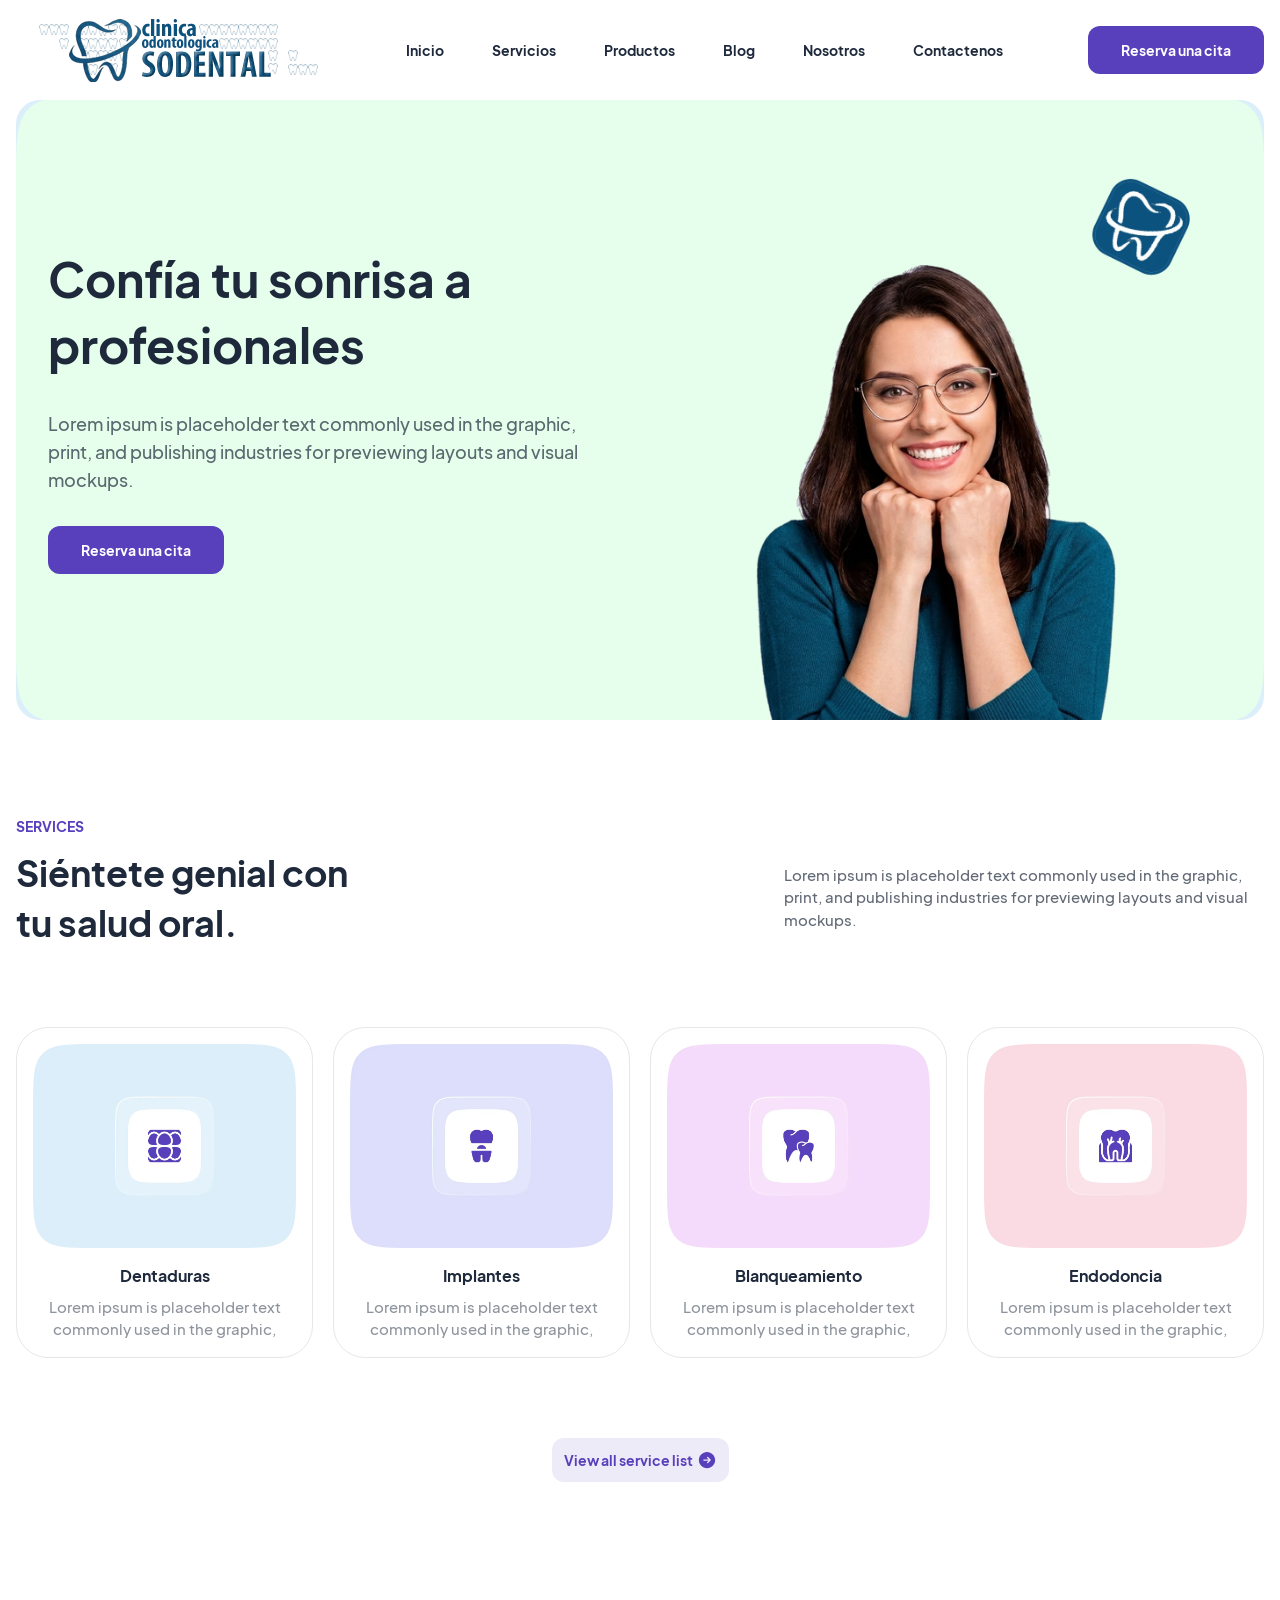
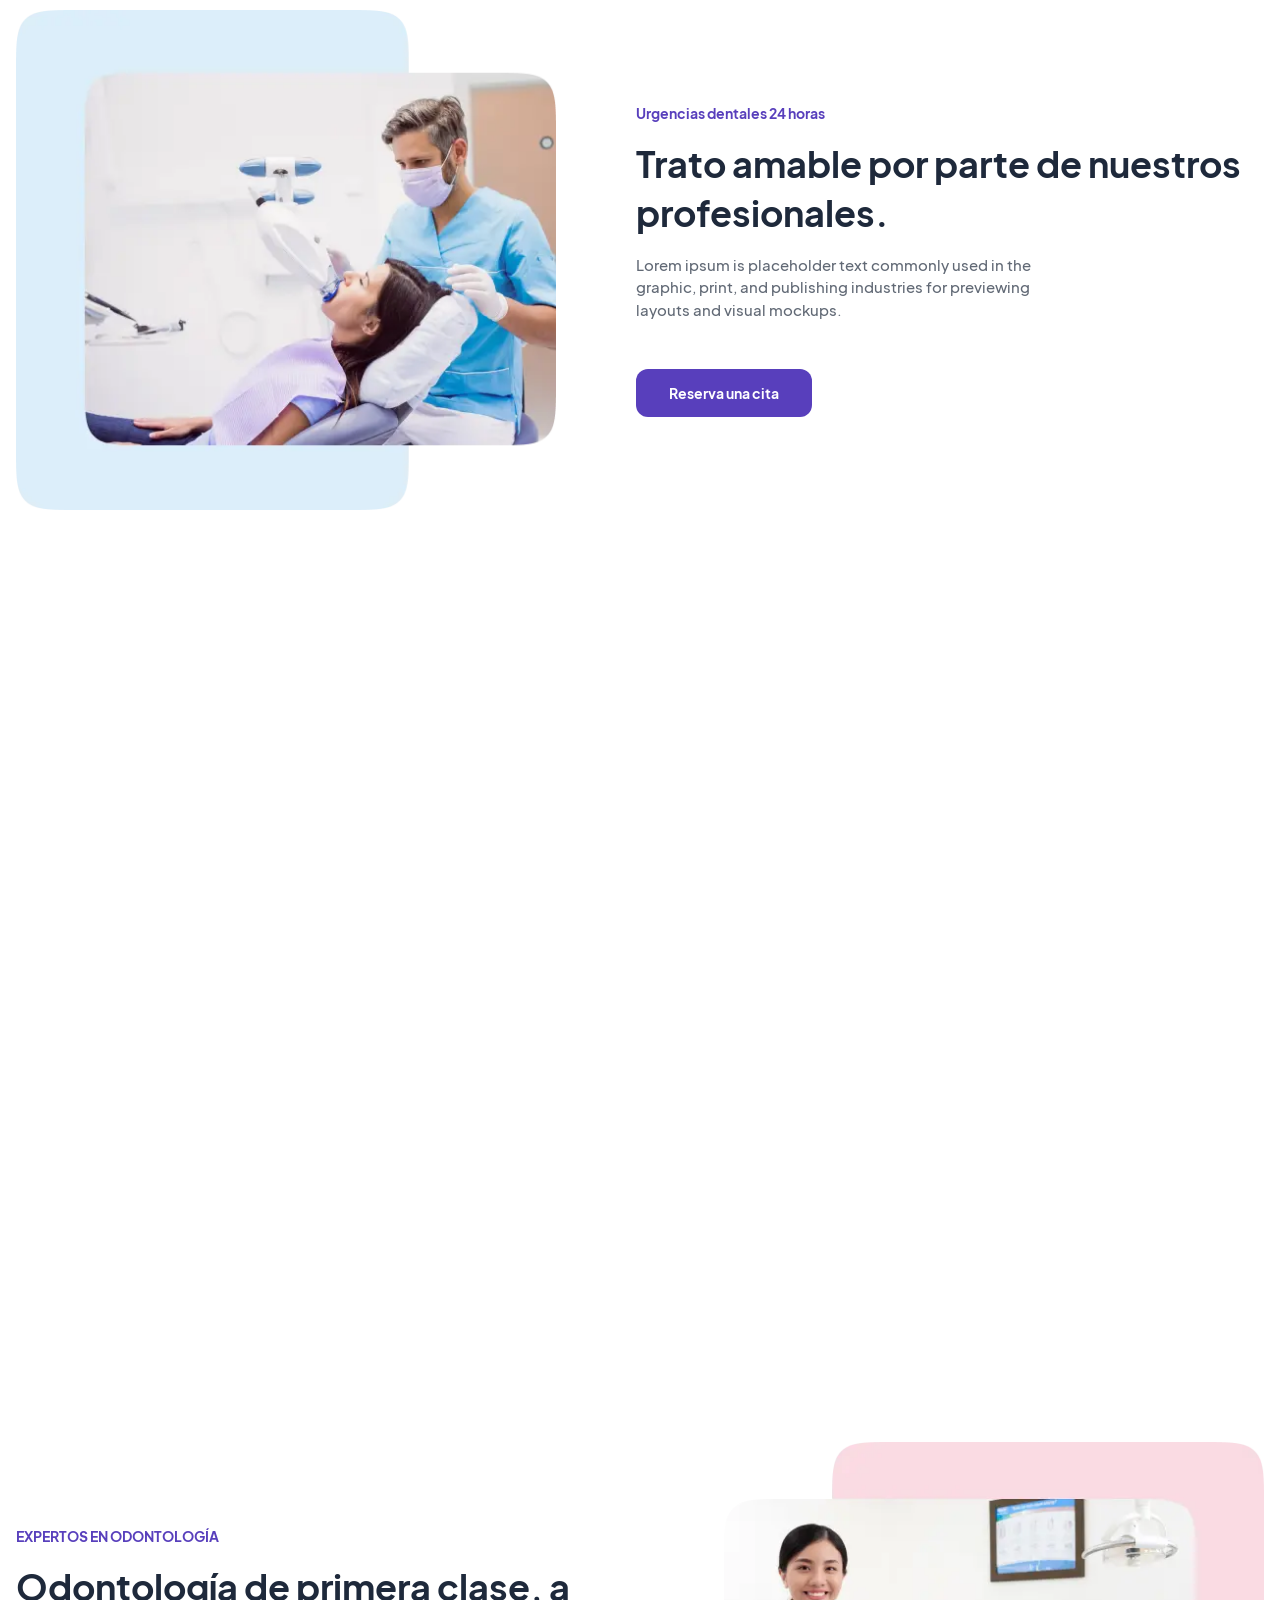
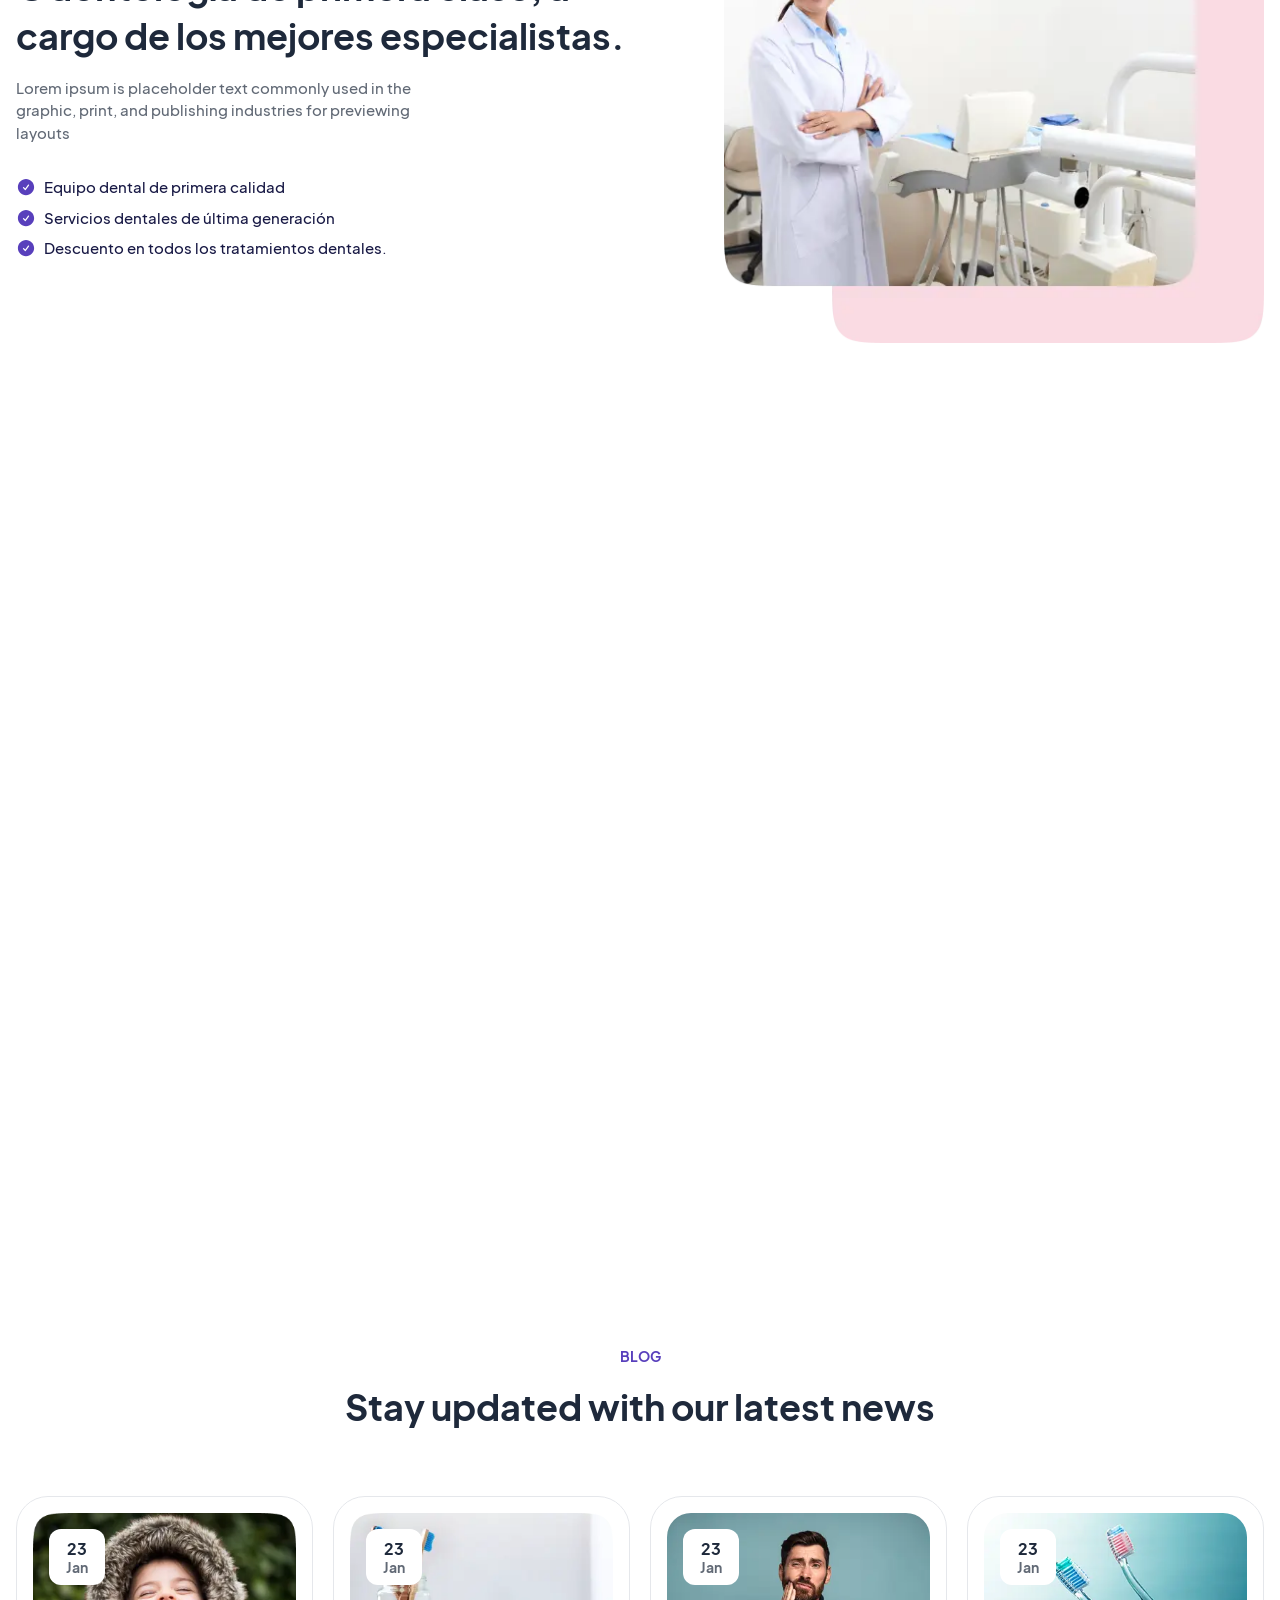
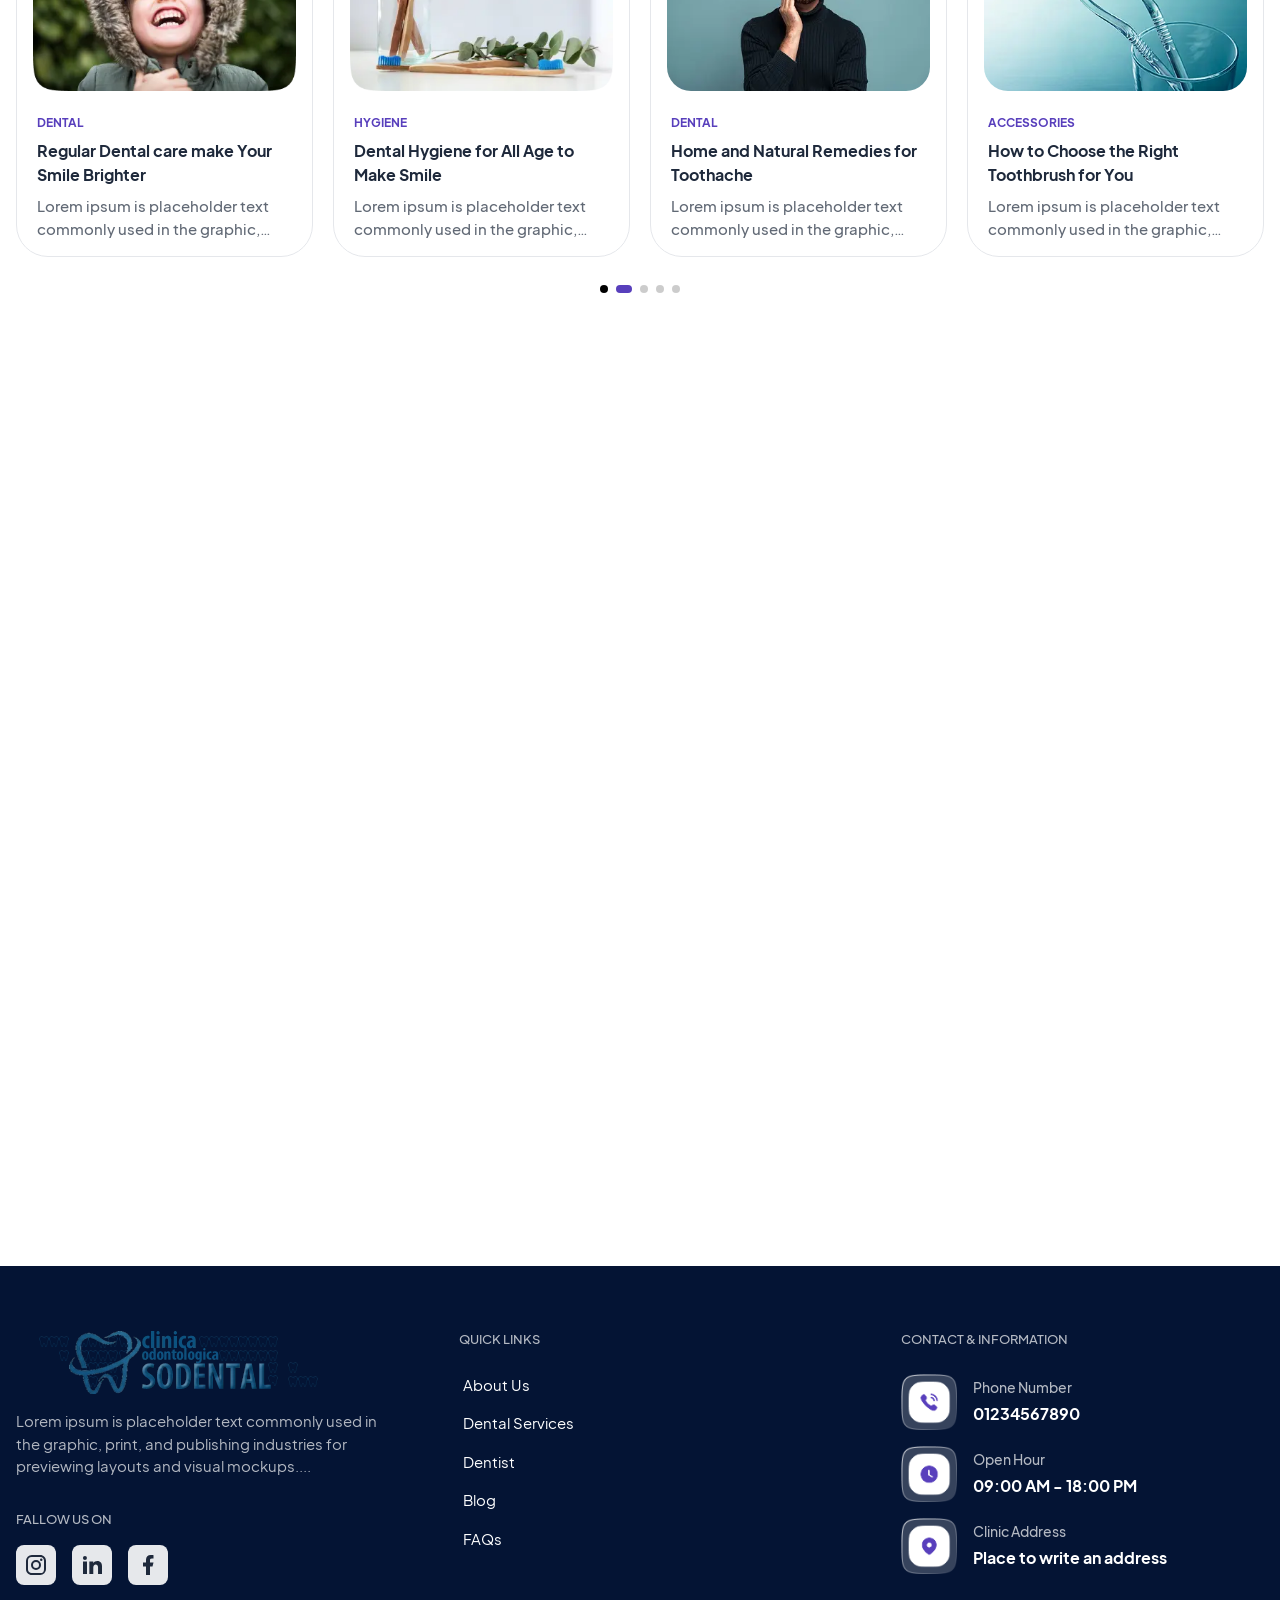
==== index.html @ b0568566 "Add files via upload" ====
<!doctype html>
<html lang="en" dir="ltr">
  <head>
    <meta charset="UTF-8" />
    <meta name="viewport" content="width=device-width, initial-scale=1.0" />
    <meta name="robots" content="noindex, nofollow" />
    <title>Dentalist | Example Designing & Developing Website</title>
    <!-- Stylesheet -->
    <link
      rel="stylesheet"
      href="https://cdn.jsdelivr.net/npm/swiper@11/swiper-bundle.min.css"
    />
    <link rel="stylesheet" href="./styles/main.css" type="text/css" />
    <link rel="icon" href="./assets/images/favicon.png" type="images/png" />
    <style>
      .swiper-pagination-bullet-active {
        background-color: #583fbc !important;
        width: 16px;
        border-radius: 10px;
        transition: all 0.5s ease-in-out;
      }
    </style>
    <!-- Scripts -->
    <script
      defer
      src="https://cdn.jsdelivr.net/npm/swiper@11/swiper-bundle.min.js"
    ></script>
    <script defer src="./scripts/main.js"></script>
  </head>
  <body>
    <!-- SVG Importing -->
    <svg class="hidden">
      <symbol
        id="bars"
        xmlns="http://www.w3.org/2000/svg"
        fill="none"
        viewBox="0 0 24 24"
        stroke-width="1.5"
        stroke="currentColor"
      >
        <path
          stroke-linecap="round"
          stroke-linejoin="round"
          d="M3.75 6.75h16.5M3.75 12h16.5m-16.5 5.25h16.5"
        />
      </symbol>
      <symbol
        id="arrow-right-circle"
        xmlns="http://www.w3.org/2000/svg"
        viewBox="0 0 24 24"
        fill="currentColor"
      >
        <path
          fill-rule="evenodd"
          d="M12 2.25c-5.385 0-9.75 4.365-9.75 9.75s4.365 9.75 9.75 9.75 9.75-4.365 9.75-9.75S17.385 2.25 12 2.25Zm4.28 10.28a.75.75 0 0 0 0-1.06l-3-3a.75.75 0 1 0-1.06 1.06l1.72 1.72H8.25a.75.75 0 0 0 0 1.5h5.69l-1.72 1.72a.75.75 0 1 0 1.06 1.06l3-3Z"
          clip-rule="evenodd"
        />
      </symbol>
      <symbol
        id="check-circle"
        xmlns="http://www.w3.org/2000/svg"
        viewBox="0 0 24 24"
        fill="currentColor"
      >
        <path
          fill-rule="evenodd"
          d="M2.25 12c0-5.385 4.365-9.75 9.75-9.75s9.75 4.365 9.75 9.75-4.365 9.75-9.75 9.75S2.25 17.385 2.25 12Zm13.36-1.814a.75.75 0 1 0-1.22-.872l-3.236 4.53L9.53 12.22a.75.75 0 0 0-1.06 1.06l2.25 2.25a.75.75 0 0 0 1.14-.094l3.75-5.25Z"
          clip-rule="evenodd"
        />
      </symbol>
      <symbol
        id="star"
        xmlns="http://www.w3.org/2000/svg"
        viewBox="0 0 24 24"
        fill="currentColor"
      >
        <path
          fill-rule="evenodd"
          d="M10.788 3.21c.448-1.077 1.976-1.077 2.424 0l2.082 5.006 5.404.434c1.164.093 1.636 1.545.749 2.305l-4.117 3.527 1.257 5.273c.271 1.136-.964 2.033-1.96 1.425L12 18.354 7.373 21.18c-.996.608-2.231-.29-1.96-1.425l1.257-5.273-4.117-3.527c-.887-.76-.415-2.212.749-2.305l5.404-.434 2.082-5.005Z"
          clip-rule="evenodd"
        />
      </symbol>
      <symbol
        id="home"
        xmlns="http://www.w3.org/2000/svg"
        fill="none"
        viewBox="0 0 24 24"
        stroke-width="1.5"
        stroke="currentColor"
      >
        <path
          stroke-linecap="round"
          stroke-linejoin="round"
          d="m2.25 12 8.954-8.955c.44-.439 1.152-.439 1.591 0L21.75 12M4.5 9.75v10.125c0 .621.504 1.125 1.125 1.125H9.75v-4.875c0-.621.504-1.125 1.125-1.125h2.25c.621 0 1.125.504 1.125 1.125V21h4.125c.621 0 1.125-.504 1.125-1.125V9.75M8.25 21h8.25"
        />
      </symbol>
      <symbol
        id="users"
        xmlns="http://www.w3.org/2000/svg"
        fill="none"
        viewBox="0 0 24 24"
        stroke-width="1.5"
        stroke="currentColor"
      >
        <path
          stroke-linecap="round"
          stroke-linejoin="round"
          d="M15 19.128a9.38 9.38 0 0 0 2.625.372 9.337 9.337 0 0 0 4.121-.952 4.125 4.125 0 0 0-7.533-2.493M15 19.128v-.003c0-1.113-.285-2.16-.786-3.07M15 19.128v.106A12.318 12.318 0 0 1 8.624 21c-2.331 0-4.512-.645-6.374-1.766l-.001-.109a6.375 6.375 0 0 1 11.964-3.07M12 6.375a3.375 3.375 0 1 1-6.75 0 3.375 3.375 0 0 1 6.75 0Zm8.25 2.25a2.625 2.625 0 1 1-5.25 0 2.625 2.625 0 0 1 5.25 0Z"
        />
      </symbol>
      <symbol
        id="envelope"
        xmlns="http://www.w3.org/2000/svg"
        fill="none"
        viewBox="0 0 24 24"
        stroke-width="1.5"
        stroke="currentColor"
      >
        <path
          stroke-linecap="round"
          stroke-linejoin="round"
          d="M21.75 6.75v10.5a2.25 2.25 0 0 1-2.25 2.25h-15a2.25 2.25 0 0 1-2.25-2.25V6.75m19.5 0A2.25 2.25 0 0 0 19.5 4.5h-15a2.25 2.25 0 0 0-2.25 2.25m19.5 0v.243a2.25 2.25 0 0 1-1.07 1.916l-7.5 4.615a2.25 2.25 0 0 1-2.36 0L3.32 8.91a2.25 2.25 0 0 1-1.07-1.916V6.75"
        />
      </symbol>
      <symbol
        id="gear"
        xmlns="http://www.w3.org/2000/svg"
        fill="none"
        viewBox="0 0 24 24"
        stroke-width="1.5"
        stroke="currentColor"
      >
        <path
          stroke-linecap="round"
          stroke-linejoin="round"
          d="M10.343 3.94c.09-.542.56-.94 1.11-.94h1.093c.55 0 1.02.398 1.11.94l.149.894c.07.424.384.764.78.93.398.164.855.142 1.205-.108l.737-.527a1.125 1.125 0 0 1 1.45.12l.773.774c.39.389.44 1.002.12 1.45l-.527.737c-.25.35-.272.806-.107 1.204.165.397.505.71.93.78l.893.15c.543.09.94.559.94 1.109v1.094c0 .55-.397 1.02-.94 1.11l-.894.149c-.424.07-.764.383-.929.78-.165.398-.143.854.107 1.204l.527.738c.32.447.269 1.06-.12 1.45l-.774.773a1.125 1.125 0 0 1-1.449.12l-.738-.527c-.35-.25-.806-.272-1.203-.107-.398.165-.71.505-.781.929l-.149.894c-.09.542-.56.94-1.11.94h-1.094c-.55 0-1.019-.398-1.11-.94l-.148-.894c-.071-.424-.384-.764-.781-.93-.398-.164-.854-.142-1.204.108l-.738.527c-.447.32-1.06.269-1.45-.12l-.773-.774a1.125 1.125 0 0 1-.12-1.45l.527-.737c.25-.35.272-.806.108-1.204-.165-.397-.506-.71-.93-.78l-.894-.15c-.542-.09-.94-.56-.94-1.109v-1.094c0-.55.398-1.02.94-1.11l.894-.149c.424-.07.765-.383.93-.78.165-.398.143-.854-.108-1.204l-.526-.738a1.125 1.125 0 0 1 .12-1.45l.773-.773a1.125 1.125 0 0 1 1.45-.12l.737.527c.35.25.807.272 1.204.107.397-.165.71-.505.78-.929l.15-.894Z"
        />
        <path
          stroke-linecap="round"
          stroke-linejoin="round"
          d="M15 12a3 3 0 1 1-6 0 3 3 0 0 1 6 0Z"
        />
      </symbol>
      <symbol
        id="rss"
        xmlns="http://www.w3.org/2000/svg"
        fill="none"
        viewBox="0 0 24 24"
        stroke-width="1.5"
        stroke="currentColor"
      >
        <path
          stroke-linecap="round"
          stroke-linejoin="round"
          d="M12.75 19.5v-.75a7.5 7.5 0 0 0-7.5-7.5H4.5m0-6.75h.75c7.87 0 14.25 6.38 14.25 14.25v.75M6 18.75a.75.75 0 1 1-1.5 0 .75.75 0 0 1 1.5 0Z"
        />
      </symbol>
      <symbol
        id="shop"
        xmlns="http://www.w3.org/2000/svg"
        fill="none"
        viewBox="0 0 24 24"
        stroke-width="1.5"
        stroke="currentColor"
      >
        <path
          stroke-linecap="round"
          stroke-linejoin="round"
          d="M15.75 10.5V6a3.75 3.75 0 1 0-7.5 0v4.5m11.356-1.993 1.263 12c.07.665-.45 1.243-1.119 1.243H4.25a1.125 1.125 0 0 1-1.12-1.243l1.264-12A1.125 1.125 0 0 1 5.513 7.5h12.974c.576 0 1.059.435 1.119 1.007ZM8.625 10.5a.375.375 0 1 1-.75 0 .375.375 0 0 1 .75 0Zm7.5 0a.375.375 0 1 1-.75 0 .375.375 0 0 1 .75 0Z"
        />
      </symbol>
      <symbol
        id="close-mark"
        xmlns="http://www.w3.org/2000/svg"
        fill="none"
        viewBox="0 0 24 24"
        stroke-width="1.5"
        stroke="currentColor"
      >
        <path
          stroke-linecap="round"
          stroke-linejoin="round"
          d="M6 18 18 6M6 6l12 12"
        />
      </symbol>
      <symbol
        id="user"
        xmlns="http://www.w3.org/2000/svg"
        fill="none"
        viewBox="0 0 24 24"
        stroke-width="1.5"
        stroke="currentColor"
      >
        <path
          stroke-linecap="round"
          stroke-linejoin="round"
          d="M15.75 6a3.75 3.75 0 1 1-7.5 0 3.75 3.75 0 0 1 7.5 0ZM4.501 20.118a7.5 7.5 0 0 1 14.998 0A17.933 17.933 0 0 1 12 21.75c-2.676 0-5.216-.584-7.499-1.632Z"
        />
      </symbol>
      <symbol
        id="envelope"
        xmlns="http://www.w3.org/2000/svg"
        fill="none"
        viewBox="0 0 24 24"
        stroke-width="1.5"
        stroke="currentColor"
      >
        <path
          stroke-linecap="round"
          stroke-linejoin="round"
          d="M21.75 6.75v10.5a2.25 2.25 0 0 1-2.25 2.25h-15a2.25 2.25 0 0 1-2.25-2.25V6.75m19.5 0A2.25 2.25 0 0 0 19.5 4.5h-15a2.25 2.25 0 0 0-2.25 2.25m19.5 0v.243a2.25 2.25 0 0 1-1.07 1.916l-7.5 4.615a2.25 2.25 0 0 1-2.36 0L3.32 8.91a2.25 2.25 0 0 1-1.07-1.916V6.75"
        />
      </symbol>
      <symbol
        id="pencil-square"
        xmlns="http://www.w3.org/2000/svg"
        fill="none"
        viewBox="0 0 24 24"
        stroke-width="1.5"
        stroke="currentColor"
      >
        <path
          stroke-linecap="round"
          stroke-linejoin="round"
          d="m16.862 4.487 1.687-1.688a1.875 1.875 0 1 1 2.652 2.652L10.582 16.07a4.5 4.5 0 0 1-1.897 1.13L6 18l.8-2.685a4.5 4.5 0 0 1 1.13-1.897l8.932-8.931Zm0 0L19.5 7.125M18 14v4.75A2.25 2.25 0 0 1 15.75 21H5.25A2.25 2.25 0 0 1 3 18.75V8.25A2.25 2.25 0 0 1 5.25 6H10"
        />
      </symbol>
    </svg>
    <div class="preload-container">
      <span class="preload"></span>
    </div>
    <!-- Header -->
    <header class="h-[100px]">
      <div class="container flex items-center h-full">
        <div class="flex justify-between items-center h-12 w-full">
          <!-- Header Logo -->
          <a href="https://2awebdeveloper.github.io/dentalist/">
            <img
              src="./assets/images/sodental_logo608x128.webp"
              alt="Site-Logo"
            />
          </a>
          <!-- Header Menu -->
          <nav class="hidden lg:block">
            <ul
              class="flex gap-x-10 xl:gap-x-12 text-slate-800 text-sm font-bold child:transition-colors child:delay-75 child-hover:text-primary"
            >
              <li>
                <a href="#">Inicio</a>
              </li>
              <li>
                <a href="#">Servicios</a>
              </li>
              <li>
                <a href="#">Productos</a>
              </li>
              <li>
                <a href="#">Blog</a>
              </li>
              <li>
                <a href="#">Nosotros</a>
              </li>
              <li>
                <a href="#">Contactenos</a>
              </li>
            </ul>
          </nav>
          <!-- Header Button -->
          <a
            class="hidden lg:block h-full w-44 bg-primary text-white text-sm font-bold text-center leading-[3rem] rounded-xl transition-colors hover:bg-indigo-800"
            href="#"
            >Reserva una cita</a
          >
          <!-- Mobile Menu -->
          <div class="lg:hidden relative">
            <!-- Mobile Menu Toggle Icon -->
            <button id="mobile-menu-toggle" type="button">
              <svg class="w-8 h-8">
                <use href="#bars"></use>
              </svg>
            </button>
            <!-- Menu background overlay -->
            <div
              id="mobile-menu-overlay"
              class="hidden fixed inset-0 bg-black/40 transition-all z-[999]"
            ></div>
            <!-- Mobile menu container -->
            <div
              id="mobile-menu-container"
              class="w-80 bg-white fixed top-0 -left-80 bottom-0 transition-all flex flex-col z-[999]"
            >
              <!-- Logo & Close Button -->
              <div
                class="flex items-center justify-between p-4 border-b border-b-gray-100/50"
              >
                <img src="./assets/images/sodental_logo608x128.webp" alt="" />
                <button type="button" id="close-button">
                  <svg class="w-5 h-5">
                    <use href="#close-mark"></use>
                  </svg>
                </button>
              </div>
              <!-- Mobile menu nav -->
              <nav class="p-4 grow">
                <!-- menu List -->
                <ul
                  class="flex flex-col gap-y-5 text-slate-800 text-sm font-medium child:transition-colors child:delay-75 child-hover:text-primary"
                >
                  <!-- menu item -->
                  <li>
                    <a class="flex items-center gap-x-1" href="#">
                      <svg class="w-5 h-5">
                        <use href="#home"></use>
                      </svg>
                      Home
                    </a>
                  </li>
                  <!-- menu item -->
                  <li>
                    <a class="flex items-center gap-x-1" href="#">
                      <svg class="w-5 h-5">
                        <use href="#gear"></use>
                      </svg>
                      Services
                    </a>
                  </li>
                  <!-- menu item -->
                  <li>
                    <a class="flex items-center gap-x-1" href="#">
                      <svg class="w-5 h-5">
                        <use href="#shop"></use>
                      </svg>
                      Products
                    </a>
                  </li>
                  <!-- menu item -->
                  <li>
                    <a class="flex items-center gap-x-1" href="#">
                      <svg class="w-5 h-5">
                        <use href="#rss"></use>
                      </svg>
                      Blog
                    </a>
                  </li>
                  <!-- menu item -->
                  <li>
                    <a class="flex items-center gap-x-1" href="#">
                      <svg class="w-5 h-5">
                        <use href="#users"></use>
                      </svg>
                      About Us
                    </a>
                  </li>
                  <!-- menu item -->
                  <li>
                    <a class="flex items-center gap-x-1" href="#">
                      <svg class="w-5 h-5">
                        <use href="#envelope"></use>
                      </svg>
                      Contactenos
                    </a>
                  </li>
                </ul>
              </nav>
              <!-- Button -->
              <div class="p-4">
                <a
                  class="block w-full h-12 leading-[2.8rem] bg-primary text-white text-sm font-bold text-center rounded-xl transition-colors hover:bg-indigo-800"
                  href="#"
                  >Reserva una cita</a
                >
              </div>
            </div>
          </div>
        </div>
      </div>
    </header>
    <!-- Main -->
    <main id="main">
      <!-- Top Main Section -->
      <section class="mb-12 lg:mb-16 xl:mb-24">
        <div class="container">
          <div
            class="bg-top-main pt-8 px-8 lg:pt-0 rounded-3xl lg:min-h-[500px] xl:min-h-[620px] 2xl:min-h-[760px] gap-y-14 flex flex-col lg:flex-row justify-between items-center bg-[#DBEFFA]"
          >
            <div
              class="lg:w-1/2 text-center items-center lg:items-start lg:text-start flex flex-col gap-y-6 lg:gap-y-8"
            >
              <h1
                class="text-4xl leading-snug lg:text-5xl lg:leading-snug font-bold text-slate-800"
              >
                Confía tu sonrisa a profesionales
              </h1>
              <p
                class="text-slate-800/70 font-medium text-base lg:text-lg w-[90%]"
              >
                Lorem ipsum is placeholder text commonly used in the graphic,
                print, and publishing industries for previewing layouts and
                visual mockups.
              </p>
              <a
                class="h-12 w-44 bg-primary text-white text-sm font-bold text-center leading-[3rem] rounded-xl transition-colors hover:bg-indigo-800"
                href="#"
                >Reserva una cita</a
              >
            </div>
            <div class="lg:w-1/2 mt-auto">
              <img class="" src="./assets/images/top-main.webp" alt="" />
            </div>
          </div>
        </div>
      </section>

      <!-- Services Section -->
      <section class="section mb-32">
        <div class="container">
          <div class="flex flex-col gap-14 lg:gap-y-16 xl:gap-y-20">
            <!-- Services info contents -->
            <div
              class="services-contents flex flex-col items-center justify-center lg:flex-row lg:justify-between lg:items-center gap-y-4 transition-all"
            >
              <!-- Left Side-->
              <div class="text-center lg:text-start">
                <!-- Title -->
                <h3 class="text-sm text-primary font-bold mb-3">SERVICES</h3>
                <!-- Subtitle -->
                <p
                  class="text-slate-800 text-3xl xs:text-4xl lg:max-w-[340px] leading-snug xs:leading-snug font-bold"
                >
                  Siéntete genial con tu salud oral.
                </p>
              </div>
              <!-- Right Side -->
              <p
                class="text-center lg:text-start lg:max-w-screen-xs text-[15px] font-medium text-slate-800/70 -mb-8"
              >
                Lorem ipsum is placeholder text commonly used in the graphic,
                print, and publishing industries for previewing layouts and
                visual mockups.
              </p>
            </div>
            <!-- Services -->
            <div
              class="grid grid-cols-1 xs:grid-cols-2 lg:grid-cols-4 gap-5 child:transition-all child-hover:shadow-2xl mt-6 lg:mt-0 child-hover:shadow-slate-400/20 child-hover:border-gray-100 child:cursor-pointer"
            >
              <!-- Service item -->
              <div
                class="services-item rounded-[32px] border p-4 flex flex-col gap-y-4"
              >
                <img
                  class="w-full rounded-[32px]"
                  src="./assets/images/dentures.webp"
                  alt=""
                />
                <div class="text-center space-y-2">
                  <h3 class="text-slate-800 font-bold">Dentaduras</h3>
                  <p class="text-[15px] font-medium text-slate-800/50">
                    Lorem ipsum is placeholder text commonly used in the
                    graphic,
                  </p>
                </div>
              </div>
              <!-- Service item -->
              <div
                class="services-item rounded-[32px] border p-4 flex flex-col gap-y-4"
              >
                <img
                  class="w-full rounded-[32px]"
                  src="./assets/images/implants.webp"
                  alt=""
                />
                <div class="text-center space-y-2">
                  <h3 class="text-slate-800 font-bold">Implantes</h3>
                  <p class="text-[15px] font-medium text-slate-800/50">
                    Lorem ipsum is placeholder text commonly used in the
                    graphic,
                  </p>
                </div>
              </div>
              <!-- Service item -->
              <div
                class="services-item rounded-[32px] border p-4 flex flex-col gap-y-4"
              >
                <img
                  class="w-full rounded-[32px]"
                  src="./assets/images/whiting.webp"
                  alt=""
                />
                <div class="text-center space-y-2">
                  <h3 class="text-slate-800 font-bold">Blanqueamiento</h3>
                  <p class="text-[15px] font-medium text-slate-800/50">
                    Lorem ipsum is placeholder text commonly used in the
                    graphic,
                  </p>
                </div>
              </div>
              <!-- Service item -->
              <div
                class="services-item rounded-[32px] border p-4 flex flex-col gap-y-4"
              >
                <img
                  class="w-full rounded-[32px]"
                  src="./assets/images/rootcanal.webp"
                  alt=""
                />
                <div class="text-center space-y-2">
                  <h3 class="text-slate-800 font-bold">Endodoncia</h3>
                  <p class="text-[15px] font-medium text-slate-800/50">
                    Lorem ipsum is placeholder text commonly used in the
                    graphic,
                  </p>
                </div>
              </div>
            </div>
            <!-- More Service Call to Action Button -->
            <div class="services-more transition-all">
              <a
                href="#"
                class="w-max mx-auto flex items-center gap-x-1 p-3 rounded-xl text-sm font-bold text-primary bg-primary/10 transition-colors hover:bg-primary/20"
              >
                View all service list
                <svg class="w-5 h-5">
                  <use href="#arrow-right-circle"></use>
                </svg>
              </a>
            </div>
          </div>
        </div>
      </section>

      <!-- Emergency Section -->
      <section class="section my-20">
        <div class="container">
          <div class="flex flex-col lg:flex-row items-center gap-x-20 gap-y-12">
            <!-- Emergency image -->
            <div>
              <img
                class="hidden lg:block"
                src="./assets/images/emergency-desktop.webp"
                alt="emergency-desktop"
              />
              <img
                class="lg:hidden"
                src="./assets/images/emergency-mobile.webp"
                alt="emergency-mobile"
              />
            </div>
            <!-- Emergency Contents -->
            <div class="flex flex-col gap-y-4 text-center lg:text-start">
              <!-- Title -->
              <h4 class="text-sm text-primary font-bold">
                Urgencias dentales 24 horas
              </h4>
              <!-- Subtitle -->
              <p
                class="text-slate-800 text-4xl leading-snug font-bold sm:max-w-screen-sm"
              >
                Trato amable por parte de nuestros profesionales.
              </p>
              <!-- Description -->
              <p
                class="max-w-lg lg:max-w-md mx-auto lg:mx-0 text-[15px] font-medium text-slate-800/70"
              >
                Lorem ipsum is placeholder text commonly used in the graphic,
                print, and publishing industries for previewing layouts and
                visual mockups.
              </p>
              <!-- Button Call to Action -->
              <a
                class="h-12 w-44 mx-auto bg-primary text-white text-sm font-bold text-center leading-[3rem] mt-6 lg:mt-8 lg:mx-0 rounded-xl transition-colors hover:bg-indigo-800"
                href="#"
                >Reserva una cita</a
              >
            </div>
          </div>
        </div>
      </section>

      <!-- Features Section -->
      <section class="section py-16">
        <div class="container">
          <!-- p-8 md:px-20 md:py-16 lg:px-60 lg:py-20 -->
          <!-- Feature Container -->
          <div
            class="bg-[#DBDEFA] p-10 sm:p-12 md:px-16 md:py-[3.5rem] lg:px-32 lg:py-20 xl:py-24 xl:px-60 rounded-3xl"
          >
            <!-- Feature info -->
            <div
              class="flex flex-col gap-y-4 mb-12 sm:mb-14 md:mb-16 lg:mb-20 text-center lg:text-start"
            >
              <!-- Title -->
              <h4 class="text-sm text-primary font-bold">Features</h4>
              <!-- Subtitle -->
              <p class="text-slate-800 text-4xl leading-snug font-bold">
                Atención especializada basada en la experiencia
              </p>
              <!-- Description -->
              <p class="text-[15px] font-medium text-slate-800/50">
                Lorem ipsum is placeholder text commonly used in the graphic,
                print, and publishing industries for previewing layouts and
                visual mockups.
              </p>
            </div>
            <!-- Features -->
            <div class="grid grid-cols-1 sm:grid-cols-2 gap-14">
              <!-- Feature item -->
              <div
                class="flex items-center flex-col xs:flex-row sm:flex-col lg:flex-row gap-4"
              >
                <!-- Feature image -->
                <div class="w-16 h-16 shrink-0">
                  <img
                    src="./assets/images/Safety-first.png"
                    alt="Safety-first"
                  />
                </div>
                <!-- Feature Content -->
                <div
                  class="text-center xs:text-start sm:text-center lg:text-start"
                >
                  <!-- Feature item title -->
                  <p class="text-slate-800 font-bold mb-1">Safety first</p>
                  <!-- Feature item Description -->
                  <p class="text-sm font-medium text-slate-800/50">
                    Lorem ipsum is placeholder text commonly used in the graphic
                    ...
                  </p>
                </div>
              </div>
              <!-- Feature item -->
              <div
                class="flex items-center flex-col xs:flex-row sm:flex-col lg:flex-row gap-4"
              >
                <!-- Feature image -->
                <div class="w-16 h-16 shrink-0">
                  <img
                    src="./assets/images/Insurance-accepted.png"
                    alt="Insurance-accepted"
                  />
                </div>
                <!-- Feature Content -->
                <div
                  class="text-center xs:text-start sm:text-center lg:text-start"
                >
                  <!-- Feature item title -->
                  <p class="text-slate-800 font-bold mb-1">
                    Insurance accepted
                  </p>
                  <!-- Feature item Description -->
                  <p class="text-sm font-medium text-slate-800/50">
                    Lorem ipsum is placeholder text commonly used in the graphic
                    ...
                  </p>
                </div>
              </div>
              <!-- Feature item -->
              <div
                class="flex items-center flex-col xs:flex-row sm:flex-col lg:flex-row gap-4"
              >
                <!-- Feature image -->
                <div class="w-16 h-16 shrink-0">
                  <img
                    src="./assets/images/Fullservice-dentistry.png"
                    alt="Fullservice-dentistry"
                  />
                </div>
                <!-- Feature Content -->
                <div
                  class="text-center xs:text-start sm:text-center lg:text-start"
                >
                  <!-- Feature item title -->
                  <p class="text-slate-800 font-bold mb-1">
                    Full-service dentistry
                  </p>
                  <!-- Feature item Description -->
                  <p class="text-sm font-medium text-slate-800/50">
                    Lorem ipsum is placeholder text commonly used in the graphic
                    ...
                  </p>
                </div>
              </div>
              <!-- Feature item -->
              <div
                class="flex items-center flex-col xs:flex-row sm:flex-col lg:flex-row gap-4"
              >
                <!-- Feature image -->
                <div class="w-16 h-16 shrink-0">
                  <img
                    src="./assets/images/No-judgment-ever.png"
                    alt="No-judgment-ever"
                  />
                </div>
                <!-- Feature Content -->
                <div
                  class="text-center xs:text-start sm:text-center lg:text-start"
                >
                  <!-- Feature item title -->
                  <p class="text-slate-800 font-bold mb-1">No judgment ever</p>
                  <!-- Feature item Description -->
                  <p class="text-sm font-medium text-slate-800/50">
                    Lorem ipsum is placeholder text commonly used in the graphic
                    ...
                  </p>
                </div>
              </div>
            </div>
          </div>
        </div>
      </section>

      <!-- Expert in dental Section -->
      <section class="section py-16">
        <div class="container">
          <div class="flex flex-col lg:flex-row items-center gap-x-20 gap-y-12">
            <!-- Emergency Contents -->
            <div class="flex flex-col gap-y-4 text-center lg:text-start">
              <!-- Title -->
              <h4 class="text-sm text-primary font-bold">
                EXPERTOS EN ODONTOLOGÍA
              </h4>
              <!-- Subtitle -->
              <p
                class="text-slate-800 text-4xl leading-snug font-bold sm:max-w-screen-sm"
              >
                Odontología de primera clase, a cargo de los mejores
                especialistas.
              </p>
              <!-- Description -->
              <p
                class="max-w-lg lg:max-w-md mx-auto lg:mx-0 text-[15px] font-medium text-slate-800/70"
              >
                Lorem ipsum is placeholder text commonly used in the graphic,
                print, and publishing industries for previewing layouts
              </p>
              <div
                class="flex flex-col gap-y-2 child:text-[#181945] child:text-[15px] child:font-medium mt-4"
              >
                <p class="flex items-center gap-x-2">
                  <svg class="w-5 h-5 text-primary">
                    <use href="#check-circle"></use>
                  </svg>
                  Equipo dental de primera calidad
                </p>
                <p class="flex items-center gap-x-2">
                  <svg class="w-5 h-5 text-primary">
                    <use href="#check-circle"></use>
                  </svg>
                  Servicios dentales de última generación
                </p>
                <p class="flex items-center gap-x-2">
                  <svg class="w-5 h-5 text-primary">
                    <use href="#check-circle"></use>
                  </svg>
                  Descuento en todos los tratamientos dentales.
                </p>
              </div>
            </div>
            <!-- Emergency image -->
            <div class="flex order-first lg:order-last">
              <img
                class="hidden lg:block"
                src="./assets/images/expert-in-dental-desktop.webp"
                alt="expert-in-dental-desktop.png"
              />
              <img
                class="lg:hidden"
                src="./assets/images/expert-in-dental-mobile.webp"
                alt="expert-in-dental-mobile.png"
              />
            </div>
          </div>
        </div>
      </section>

      <!-- TESTIMONIAL Section  -->
      <section class="section py-16">
        <div class="container">
          <div
            class="bg-[#D9EBFA] rounded-3xl p-10 md:px-16 md:py-[3.5rem] lg:py-20 xl:py-24"
          >
            <!-- TESTIMONIAL info contents -->
            <div
              class="flex flex-col items-center justify-center lg:flex-row lg:justify-between lg:items-center gap-y-4"
            >
              <!-- Left Side-->
              <div class="text-center lg:text-start">
                <!-- Title -->
                <h3 class="text-sm text-primary font-bold mb-3">TESTIMONIAL</h3>
                <!-- Subtitle -->
                <p
                  class="text-slate-800 text-3xl xs:text-4xl lg:max-w-[400px] leading-snug xs:leading-snug font-bold"
                >
                  What people have said about us
                </p>
              </div>
              <!-- Right Side -->
              <p
                class="text-center lg:text-start lg:max-w-sm text-[15px] font-medium text-slate-800/70 -mb-8"
              >
                Lorem ipsum is placeholder text commonly used in the graphic,
                print, and publishing industries for previewing layouts
              </p>
            </div>
            <!-- User TESTIMONIAL -->
            <div class="swiper swiper-1">
              <div class="swiper-wrapper mt-28">
                <!-- TESTIMONIAL item -->
                <div class="swiper-slide relative bg-white rounded-3xl p-8">
                  <!-- User Avatar image -->
                  <div
                    class="absolute mx-auto w-max left-0 right-0 top-0 translate-y-[-50%] border-8 rounded-full border-[#D9EBFA]"
                  >
                    <img
                      src="./assets/images/user-avatar-1.webp"
                      alt="user-avatar-1"
                    />
                  </div>
                  <div class="text-center mt-8">
                    <!-- User Name -->
                    <p class="font-bold text-slate-800 mb-2">Robert Fox</p>
                    <!-- User Comment -->
                    <p class="text-[15px] font-medium text-slate-800/70">
                      Lorem ipsum is placeholder text commonly used in the
                      graphic, print, and publishing industries for previewing
                      layouts
                    </p>
                    <div class="flex items-center justify-center mt-6">
                      <svg class="w-5 h-5 text-orange-star">
                        <use href="#star"></use>
                      </svg>
                      <svg class="w-5 h-5 text-orange-star">
                        <use href="#star"></use>
                      </svg>
                      <svg class="w-5 h-5 text-orange-star">
                        <use href="#star"></use>
                      </svg>
                      <svg class="w-5 h-5 text-orange-star">
                        <use href="#star"></use>
                      </svg>
                      <svg class="w-5 h-5 text-gray-400/90">
                        <use href="#star"></use>
                      </svg>
                    </div>
                  </div>
                </div>
                <!-- TESTIMONIAL item -->
                <div class="swiper-slide relative bg-white rounded-3xl p-8">
                  <!-- User Avatar image -->
                  <div
                    class="absolute mx-auto w-max left-0 right-0 top-0 translate-y-[-50%] border-8 rounded-full border-[#D9EBFA]"
                  >
                    <img
                      src="./assets/images/user-avatar-2.webp"
                      alt="user-avatar-2"
                    />
                  </div>
                  <div class="text-center mt-8">
                    <!-- User Name -->
                    <p class="font-bold text-slate-800 mb-2">Albert Flores</p>
                    <!-- User Comment -->
                    <p class="text-[15px] font-medium text-slate-800/70">
                      Lorem ipsum is placeholder text commonly used in the
                      graphic, print, and publishing industries for previewing
                      layouts
                    </p>
                    <div class="flex items-center justify-center mt-6">
                      <svg class="w-5 h-5 text-orange-star">
                        <use href="#star"></use>
                      </svg>
                      <svg class="w-5 h-5 text-orange-star">
                        <use href="#star"></use>
                      </svg>
                      <svg class="w-5 h-5 text-orange-star">
                        <use href="#star"></use>
                      </svg>
                      <svg class="w-5 h-5 text-gray-400/90">
                        <use href="#star"></use>
                      </svg>
                      <svg class="w-5 h-5 text-gray-400/90">
                        <use href="#star"></use>
                      </svg>
                    </div>
                  </div>
                </div>
                <!-- TESTIMONIAL item -->
                <div class="swiper-slide relative bg-white rounded-3xl p-8">
                  <!-- User Avatar image -->
                  <div
                    class="absolute mx-auto w-max left-0 right-0 top-0 translate-y-[-50%] border-8 rounded-full border-[#D9EBFA]"
                  >
                    <img
                      src="./assets/images/user-avatar-3.webp"
                      alt="user-avatar-3"
                    />
                  </div>
                  <div class="text-center mt-8">
                    <!-- User Name -->
                    <p class="font-bold text-slate-800 mb-2">Bessie Cooper</p>
                    <!-- User Comment -->
                    <p class="text-[15px] font-medium text-slate-800/70">
                      Lorem ipsum is placeholder text commonly used in the
                      graphic, print, and publishing industries for previewing
                      layouts
                    </p>
                    <div class="flex items-center justify-center mt-6">
                      <svg class="w-5 h-5 text-orange-star">
                        <use href="#star"></use>
                      </svg>
                      <svg class="w-5 h-5 text-orange-star">
                        <use href="#star"></use>
                      </svg>
                      <svg class="w-5 h-5 text-orange-star">
                        <use href="#star"></use>
                      </svg>
                      <svg class="w-5 h-5 text-orange-star">
                        <use href="#star"></use>
                      </svg>
                      <svg class="w-5 h-5 text-orange-star">
                        <use href="#star"></use>
                      </svg>
                    </div>
                  </div>
                </div>
                <!-- TESTIMONIAL item -->
                <div class="swiper-slide relative bg-white rounded-3xl p-8">
                  <!-- User Avatar image -->
                  <div
                    class="absolute mx-auto w-max left-0 right-0 top-0 translate-y-[-50%] border-8 rounded-full border-[#D9EBFA]"
                  >
                    <img
                      src="./assets/images/user-avatar-4.webp"
                      alt="user-avatar-3"
                    />
                  </div>
                  <div class="text-center mt-8">
                    <!-- User Name -->
                    <p class="font-bold text-slate-800 mb-2">David Martin</p>
                    <!-- User Comment -->
                    <p class="text-[15px] font-medium text-slate-800/70">
                      Lorem ipsum is placeholder text commonly used in the
                      graphic, print, and publishing industries for previewing
                      layouts
                    </p>
                    <div class="flex items-center justify-center mt-6">
                      <svg class="w-5 h-5 text-orange-star">
                        <use href="#star"></use>
                      </svg>
                      <svg class="w-5 h-5 text-orange-star">
                        <use href="#star"></use>
                      </svg>
                      <svg class="w-5 h-5 text-orange-star">
                        <use href="#star"></use>
                      </svg>
                      <svg class="w-5 h-5 text-orange-star">
                        <use href="#star"></use>
                      </svg>
                      <svg class="w-5 h-5 text-gray-400/90">
                        <use href="#star"></use>
                      </svg>
                    </div>
                  </div>
                </div>
              </div>
              <div class="swiper-pagination"></div>
            </div>
          </div>
        </div>
      </section>

      <!-- Blog Post Section -->
      <section class="section py-16">
        <div class="container">
          <!-- Blog Post info -->
          <div class="text-center flex flex-col gap-y-4 mb-14 md:mb-16">
            <!-- Title -->
            <h4 class="text-sm text-primary font-bold">BLOG</h4>
            <!-- Subtitle -->
            <p class="text-slate-800 text-4xl leading-snug font-bold">
              Stay updated with our latest news
            </p>
          </div>
          <!-- Posts -->
          <div class="swiper swiper-2">
            <div class="swiper-wrapper">
              <!-- Post item -->
              <div
                class="swiper-slide flex flex-col gap-y-6 border rounded-[32px] p-4"
              >
                <!-- Post image -->
                <div class="relative">
                  <a class="post-img block child:block" href="#">
                    <img
                      class="block w-full"
                      src="./assets/images/blog-post-1.webp"
                      alt="blog-post-1"
                    />
                  </a>
                  <!-- Publish Post Date -->
                  <div
                    class="post-publish-date absolute left-5 top-5 sm:left-4 sm:top-4 w-14 h-14 bg-white p-2 flex flex-col rounded-xl text-center items-center justify-center"
                  >
                    <span class="font-bold text-slate-800">23</span>
                    <span class="text-sm font-bold text-slate-800/70 -mt-1"
                      >Jan</span
                    >
                  </div>
                </div>
                <!-- Post contents -->
                <div class="flex flex-col gap-y-2 px-1">
                  <!-- Post Category -->
                  <a href="#" class="text-xs text-primary font-bold"
                    >TECHNOLOGY</a
                  >
                  <!-- Post Title -->
                  <h4 class="font-bold text-slate-800">
                    <a href="#">New Technology Make for Dental Operation</a>
                  </h4>
                  <!-- Post Excerption -->
                  <p
                    class="line-clamp-2 text-[15px] font-medium text-slate-800/70"
                  >
                    Lorem ipsum is placeholder text commonly used in the
                    graphic, print, and publishing
                  </p>
                </div>
              </div>
              <!-- Post item -->
              <div
                class="swiper-slide flex flex-col gap-y-6 border rounded-[32px] p-4"
              >
                <!-- Post image -->
                <div class="relative">
                  <a class="post-img block child:block" href="#">
                    <img
                      class="block w-full"
                      src="./assets/images/blog-post-2.webp"
                      alt="blog-post-2"
                    />
                  </a>
                  <!-- Publish Post Date -->
                  <div
                    class="post-publish-date absolute left-5 top-5 sm:left-4 sm:top-4 w-14 h-14 bg-white p-2 flex flex-col rounded-xl text-center items-center justify-center"
                  >
                    <span class="font-bold text-slate-800">23</span>
                    <span class="text-sm font-bold text-slate-800/70 -mt-1"
                      >Jan</span
                    >
                  </div>
                </div>
                <!-- Post contents -->
                <div class="flex flex-col gap-y-2 px-1">
                  <!-- Post Category -->
                  <a href="#" class="text-xs text-primary font-bold">DENTAL</a>
                  <!-- Post Title -->
                  <h4 class="font-bold text-slate-800">
                    <a href="#">Regular Dental care make Your Smile Brighter</a>
                  </h4>
                  <!-- Post Excerption -->
                  <p
                    class="line-clamp-2 text-[15px] font-medium text-slate-800/70"
                  >
                    Lorem ipsum is placeholder text commonly used in the
                    graphic, print, and publishing
                  </p>
                </div>
              </div>
              <!-- Post item -->
              <div
                class="swiper-slide flex flex-col gap-y-6 border rounded-[32px] p-4"
              >
                <!-- Post image -->
                <div class="relative">
                  <a class="post-img block child:block" href="#">
                    <img
                      class="block w-full"
                      src="./assets/images/blog-post-3.webp"
                      alt="blog-post-3"
                    />
                  </a>
                  <!-- Publish Post Date -->
                  <div
                    class="post-publish-date absolute left-5 top-5 sm:left-4 sm:top-4 w-14 h-14 bg-white p-2 flex flex-col rounded-xl text-center items-center justify-center"
                  >
                    <span class="font-bold text-slate-800">23</span>
                    <span class="text-sm font-bold text-slate-800/70 -mt-1"
                      >Jan</span
                    >
                  </div>
                </div>
                <!-- Post contents -->
                <div class="flex flex-col gap-y-2 px-1">
                  <!-- Post Category -->
                  <a href="#" class="text-xs text-primary font-bold">HYGIENE</a>
                  <!-- Post Title -->
                  <h4 class="font-bold text-slate-800">
                    <a href="#">Dental Hygiene for All Age to Make Smile</a>
                  </h4>
                  <!-- Post Excerption -->
                  <p
                    class="line-clamp-2 text-[15px] font-medium text-slate-800/70"
                  >
                    Lorem ipsum is placeholder text commonly used in the
                    graphic, print, and publishing
                  </p>
                </div>
              </div>
              <!-- Post item -->
              <div
                class="swiper-slide flex flex-col gap-y-6 border rounded-[32px] p-4"
              >
                <!-- Post image -->
                <div class="relative">
                  <a
                    class="post-img block child:block rounded-[32px] sm:rounded-3xl overflow-hidden"
                    href="#"
                  >
                    <img
                      class="block w-full"
                      src="./assets/images/blog-post-4.webp"
                      alt="blog-post-3"
                    />
                  </a>
                  <!-- Publish Post Date -->
                  <div
                    class="post-publish-date absolute left-5 top-5 sm:left-4 sm:top-4 w-14 h-14 bg-white p-2 flex flex-col rounded-xl text-center items-center justify-center"
                  >
                    <span class="font-bold text-slate-800">23</span>
                    <span class="text-sm font-bold text-slate-800/70 -mt-1"
                      >Jan</span
                    >
                  </div>
                </div>
                <!-- Post contents -->
                <div class="flex flex-col gap-y-2 px-1">
                  <!-- Post Category -->
                  <a href="#" class="text-xs text-primary font-bold">DENTAL</a>
                  <!-- Post Title -->
                  <h4 class="font-bold text-slate-800">
                    <a href="#">Home and Natural Remedies for Toothache</a>
                  </h4>
                  <!-- Post Excerption -->
                  <p
                    class="line-clamp-2 text-[15px] font-medium text-slate-800/70"
                  >
                    Lorem ipsum is placeholder text commonly used in the
                    graphic, print, and publishing
                  </p>
                </div>
              </div>
              <!-- Post item -->
              <div
                class="swiper-slide flex flex-col gap-y-6 border rounded-[32px] p-4"
              >
                <!-- Post image -->
                <div class="relative">
                  <a
                    class="post-img block child:block rounded-[32px] sm:rounded-3xl overflow-hidden"
                    href="#"
                  >
                    <img
                      class="block w-full"
                      src="./assets/images/blog-post-5.webp"
                      alt="blog-post-5"
                    />
                  </a>
                  <!-- Publish Post Date -->
                  <div
                    class="post-publish-date absolute left-5 top-5 sm:left-4 sm:top-4 w-14 h-14 bg-white p-2 flex flex-col rounded-xl text-center items-center justify-center"
                  >
                    <span class="font-bold text-slate-800">23</span>
                    <span class="text-sm font-bold text-slate-800/70 -mt-1"
                      >Jan</span
                    >
                  </div>
                </div>
                <!-- Post contents -->
                <div class="flex flex-col gap-y-2 px-1">
                  <!-- Post Category -->
                  <a href="#" class="text-xs text-primary font-bold"
                    >ACCESSORIES</a
                  >
                  <!-- Post Title -->
                  <h4 class="font-bold text-slate-800">
                    <a href="#">How to Choose the Right Toothbrush for You</a>
                  </h4>
                  <!-- Post Excerption -->
                  <p
                    class="line-clamp-2 text-[15px] font-medium text-slate-800/70"
                  >
                    Lorem ipsum is placeholder text commonly used in the
                    graphic, print, and publishing
                  </p>
                </div>
              </div>
            </div>
            <div class="swiper-pagination"></div>
          </div>
        </div>
      </section>

      <!-- Contactenos seccion -->
      <section class="section py-16">
        <div class="container">
          <div class="flex flex-col lg:flex-row gap-y-6 gap-x-20">
            <!-- Map image -->
            <div class="relative lg:w-1/2">
              <img
                class="block w-full h-[440px] xs:h-[500px] lg:h-[610px] xl:h-[680px] object-cover rounded-3xl"
                src="./assets/images/map-image.webp"
                alt="map-image"
              />
              <!-- Absolute Address -->
              <div
                class="absolute bg-white p-4 bottom-8 left-8 right-8 rounded-3xl flex gap-x-6 items-center"
              >
                <!-- icon -->
                <img
                  class="block w-16 h-16"
                  src="./assets/images/home-icon.png"
                  alt="home-icon"
                />
                <!-- Address -->
                <div>
                  <p class="text-xs text-primary font-bold mb-1">ADDRESS</p>
                  <p class="font-bold text-slate-800 max-w-[260px]">
                    Place to write an address
                  </p>
                </div>
              </div>
            </div>
            <div
              class="lg:w-1/2 bg-gray-100 px-4 pt-10 pb-4 rounded-3xl lg:bg-transparent lg:p-0 lg:rounded-none"
            >
              <!-- Contactenos informacion -->
              <div class="flex flex-col gap-y-4 text-center lg:text-start">
                <h4 class="text-sm text-primary font-bold">RESERVA UNA CITA</h4>
                <!-- Subtitle -->
                <p
                  class="text-slate-800 text-4xl leading-snug font-bold lg:max-w-screen-sm"
                >
                  Recibir atención dental es un placer
                </p>
                <!-- Description -->
                <p
                  class="mx-auto lg:mx-0 text-[15px] font-medium text-slate-800/70"
                >
                  Lorem ipsum is placeholder text commonly used in the graphic,
                  print, and publishing industries for previewing layouts and
                  visual
                </p>
              </div>
              <!-- Formulario de contacto -->
              <form
                class="grid grid-cols-1 sm:grid-cols-2 gap-x-5 gap-y-7 mt-10 xl:mt-16"
              >
                <!-- name input -->
                <div class="flex flex-col gap-y-2 relative">
                  <label
                    class="font-bold text-[13px] text-slate-600/90"
                    for="name"
                    >NAME</label
                  >
                  <input
                    class="form-input"
                    id="name"
                    type="text"
                    placeholder="Enter your name..."
                    required
                  />
                  <svg class="w-6 h-6 absolute bottom-4 left-4 text-slate-400">
                    <use href="#user"></use>
                  </svg>
                </div>
                <!-- email input -->
                <div class="flex flex-col gap-y-2 relative">
                  <label
                    class="font-bold text-[13px] text-slate-600/90"
                    for="email"
                    >EMAIL ADDRESS</label
                  >
                  <input
                    class="form-input"
                    id="email"
                    type="email"
                    placeholder="Your email address..."
                    required
                  />
                  <svg class="w-6 h-6 absolute bottom-4 left-4 text-slate-400">
                    <use href="#envelope"></use>
                  </svg>
                </div>
                <!-- messages input -->
                <div class="flex flex-col gap-y-2 sm:col-span-2 relative">
                  <label
                    class="font-bold text-[13px] text-slate-600/90"
                    for="message"
                    >MESSAGES</label
                  >
                  <textarea
                    class="form-input min-h-[234px] max-h-[234px] lg:min-h-[116px] lg:max-h-[116px] xl:min-h-[234px] xl:max-h-[234px]"
                    id="message"
                    placeholder="Enter your messages..."
                    required
                  ></textarea>
                  <svg
                    class="w-6 h-6 absolute top-[42px] left-4 text-slate-400"
                  >
                    <use href="#pencil-square"></use>
                  </svg>
                </div>
                <!-- Form submit button -->
                <div class="flex items-center justify-between sm:col-span-2">
                  <!-- Phone number -->
                  <div class="hidden sm:flex items-center gap-x-4">
                    <img
                      class="block w-16 h-16"
                      src="./assets/images/phone-icon.png"
                      alt="phone-icon.png"
                    />
                    <div>
                      <p class="text-primary font-bold text-sm">
                        Emergencia dental 24H
                      </p>
                      <p class="text-slate-800 font-bold mt-1">01234567890</p>
                    </div>
                  </div>
                  <!-- Submit button -->
                  <button
                    type="submit"
                    class="h-12 w-full sm:w-44 bg-primary text-white text-sm font-bold text-center leading-[3rem] rounded-xl transition-colors hover:bg-indigo-800"
                  >
                    Reserva una cita
                  </button>
                </div>
              </form>
            </div>
          </div>
        </div>
      </section>
    </main>
    <!-- Footer -->
    <footer class="bg-[#041434] mt-10">
      <div class="container">
        <div
          class="grid grid-cols-1 sm:grid-cols-2 lg:grid-cols-3 gap-y-12 gap-x-10 xl:gap-x-20 text-white py-16"
        >
          <!-- About me in Footer -->
          <div class="sm:col-span-2 lg:col-span-1">
            <!-- Logo -->
            <img src="./assets/images/logo-footer.webp" alt="logo-footer" />
            <!-- Description -->
            <p class="text-[15px] text-white/70 mt-4">
              Lorem ipsum is placeholder text commonly used in the graphic,
              print, and publishing industries for previewing layouts and visual
              mockups....
            </p>
            <!-- Social in footer -->
            <div class="mt-8">
              <p class="text-[13px] font-medium text-white/70 mb-4">
                FALLOW US ON
              </p>
              <!-- Socials -->
              <div
                class="flex items-center gap-x-4 child:transition-colors child:bg-white/90 child-hover:bg-white child:p-2 child:rounded-lg"
              >
                <!-- Social item -->
                <a href="#">
                  <svg
                    xmlns="http://www.w3.org/2000/svg"
                    width="24"
                    height="24"
                    viewBox="0 0 24 24"
                  >
                    <path
                      fill="#1e293b"
                      d="M7.8 2h8.4C19.4 2 22 4.6 22 7.8v8.4a5.8 5.8 0 0 1-5.8 5.8H7.8C4.6 22 2 19.4 2 16.2V7.8A5.8 5.8 0 0 1 7.8 2m-.2 2A3.6 3.6 0 0 0 4 7.6v8.8C4 18.39 5.61 20 7.6 20h8.8a3.6 3.6 0 0 0 3.6-3.6V7.6C20 5.61 18.39 4 16.4 4zm9.65 1.5a1.25 1.25 0 0 1 1.25 1.25A1.25 1.25 0 0 1 17.25 8A1.25 1.25 0 0 1 16 6.75a1.25 1.25 0 0 1 1.25-1.25M12 7a5 5 0 0 1 5 5a5 5 0 0 1-5 5a5 5 0 0 1-5-5a5 5 0 0 1 5-5m0 2a3 3 0 0 0-3 3a3 3 0 0 0 3 3a3 3 0 0 0 3-3a3 3 0 0 0-3-3"
                    />
                  </svg>
                </a>
                <!-- Social item -->
                <a href="#">
                  <svg
                    xmlns="http://www.w3.org/2000/svg"
                    width="24"
                    height="24"
                    viewBox="0 0 24 24"
                  >
                    <path
                      fill="#1e293b"
                      d="M6.94 5a2 2 0 1 1-4-.002a2 2 0 0 1 4 .002M7 8.48H3V21h4zm6.32 0H9.34V21h3.94v-6.57c0-3.66 4.77-4 4.77 0V21H22v-7.93c0-6.17-7.06-5.94-8.72-2.91z"
                    />
                  </svg>
                </a>
                <!-- Social item -->
                <a href="#">
                  <svg
                    xmlns="http://www.w3.org/2000/svg"
                    width="24"
                    height="24"
                    viewBox="0 0 24 24"
                  >
                    <path
                      fill="#1e293b"
                      d="M14 13.5h2.5l1-4H14v-2c0-1.03 0-2 2-2h1.5V2.14c-.326-.043-1.557-.14-2.857-.14C11.928 2 10 3.657 10 6.7v2.8H7v4h3V22h4z"
                    />
                  </svg>
                </a>
              </div>
            </div>
          </div>
          <!-- Quick Access in Footer -->
          <div>
            <!-- Title -->
            <p class="text-[13px] font-medium text-white/70 mb-6">
              QUICK LINKS
            </p>
            <!-- Quick Access List -->
            <ul class="flex flex-col gap-y-4 text-[15px]">
              <!-- Quick Access item -->
              <li>
                <a class="quick-access-item" href="#">About Us</a>
              </li>
              <!-- Quick Access item -->
              <li>
                <a class="quick-access-item" href="#">Dental Services</a>
              </li>
              <!-- Quick Access item -->
              <li>
                <a class="quick-access-item" href="#">Dentist</a>
              </li>
              <!-- Quick Access item -->
              <li>
                <a class="quick-access-item" href="#">Blog</a>
              </li>
              <!-- Quick Access item -->
              <li>
                <a class="quick-access-item" href="#">FAQs</a>
              </li>
            </ul>
          </div>
          <!-- Contact us in Footer -->
          <div>
            <!-- Title -->
            <p class="text-[13px] font-medium text-white/70">
              CONTACT & INFORMATION
            </p>
            <!-- Contact info List -->
            <div class="flex flex-col gap-y-4 mt-6">
              <!-- Contact info item -->
              <div class="flex items-center gap-x-4">
                <!-- info icon -->
                <img
                  class="h-14 w-14"
                  src="./assets/images/phone-white-icon.png"
                  alt="phone-icon"
                />
                <!-- info contents -->
                <div>
                  <p class="text-[14px] font-medium text-white/70 mb-1">
                    Phone Number
                  </p>
                  <p class="font-bold">01234567890</p>
                </div>
              </div>
              <!-- Contact info item -->
              <div class="flex items-center gap-x-4">
                <!-- info icon -->
                <img
                  class="h-14 w-14"
                  src="./assets/images/clock-icon.png"
                  alt="clock-icon"
                />
                <!-- info contents -->
                <div>
                  <p class="text-[14px] font-medium text-white/70 mb-1">
                    Open Hour
                  </p>
                  <p class="font-bold">09:00 AM - 18:00 PM</p>
                </div>
              </div>
              <!-- Contact info item -->
              <div class="flex items-center gap-x-4">
                <!-- info icon -->
                <img
                  class="h-14 w-14"
                  src="./assets/images/location-icon.png"
                  alt="location-icon"
                />
                <!-- info contents -->
                <div>
                  <p class="text-[14px] font-medium text-white/70 mb-1">
                    Clinic Address
                  </p>
                  <p class="font-bold">Place to write an address</p>
                </div>
              </div>
            </div>
          </div>
        </div>
      </div>
    </footer>
  </body>
</html>
---- styles/main.css ----
/*
! tailwindcss v3.3.5 | MIT License | https://tailwindcss.com
*/

/*
1. Prevent padding and border from affecting element width. (https://github.com/mozdevs/cssremedy/issues/4)
2. Allow adding a border to an element by just adding a border-width. (https://github.com/tailwindcss/tailwindcss/pull/116)
*/

*,
::before,
::after {
  box-sizing: border-box;
  /* 1 */
  border-width: 0;
  /* 2 */
  border-style: solid;
  /* 2 */
  border-color: #e5e7eb;
  /* 2 */
}

::before,
::after {
  --tw-content: "";
}

/*
1. Use a consistent sensible line-height in all browsers.
2. Prevent adjustments of font size after orientation changes in iOS.
3. Use a more readable tab size.
4. Use the user's configured `sans` font-family by default.
5. Use the user's configured `sans` font-feature-settings by default.
6. Use the user's configured `sans` font-variation-settings by default.
*/

html {
  line-height: 1.5;
  /* 1 */
  -webkit-text-size-adjust: 100%;
  /* 2 */
  -moz-tab-size: 4;
  /* 3 */
  -o-tab-size: 4;
  tab-size: 4;
  /* 3 */
  font-family:
    ui-sans-serif,
    system-ui,
    -apple-system,
    BlinkMacSystemFont,
    "Segoe UI",
    Roboto,
    "Helvetica Neue",
    Arial,
    "Noto Sans",
    sans-serif,
    "Apple Color Emoji",
    "Segoe UI Emoji",
    "Segoe UI Symbol",
    "Noto Color Emoji";
  /* 4 */
  font-feature-settings: normal;
  /* 5 */
  font-variation-settings: normal;
  /* 6 */
}

/*
1. Remove the margin in all browsers.
2. Inherit line-height from `html` so users can set them as a class directly on the `html` element.
*/

body {
  margin: 0;
  /* 1 */
  line-height: inherit;
  /* 2 */
}

/*
1. Add the correct height in Firefox.
2. Correct the inheritance of border color in Firefox. (https://bugzilla.mozilla.org/show_bug.cgi?id=190655)
3. Ensure horizontal rules are visible by default.
*/

hr {
  height: 0;
  /* 1 */
  color: inherit;
  /* 2 */
  border-top-width: 1px;
  /* 3 */
}

/*
Add the correct text decoration in Chrome, Edge, and Safari.
*/

abbr:where([title]) {
  -webkit-text-decoration: underline dotted;
  text-decoration: underline dotted;
}

/*
Remove the default font size and weight for headings.
*/

h1,
h2,
h3,
h4,
h5,
h6 {
  font-size: inherit;
  font-weight: inherit;
}

/*
Reset links to optimize for opt-in styling instead of opt-out.
*/

a {
  color: inherit;
  text-decoration: inherit;
}

/*
Add the correct font weight in Edge and Safari.
*/

b,
strong {
  font-weight: bolder;
}

/*
1. Use the user's configured `mono` font family by default.
2. Correct the odd `em` font sizing in all browsers.
*/

code,
kbd,
samp,
pre {
  font-family:
    ui-monospace, SFMono-Regular, Menlo, Monaco, Consolas, "Liberation Mono",
    "Courier New", monospace;
  /* 1 */
  font-size: 1em;
  /* 2 */
}

/*
Add the correct font size in all browsers.
*/

small {
  font-size: 80%;
}

/*
Prevent `sub` and `sup` elements from affecting the line height in all browsers.
*/

sub,
sup {
  font-size: 75%;
  line-height: 0;
  position: relative;
  vertical-align: baseline;
}

sub {
  bottom: -0.25em;
}

sup {
  top: -0.5em;
}

/*
1. Remove text indentation from table contents in Chrome and Safari. (https://bugs.chromium.org/p/chromium/issues/detail?id=999088, https://bugs.webkit.org/show_bug.cgi?id=201297)
2. Correct table border color inheritance in all Chrome and Safari. (https://bugs.chromium.org/p/chromium/issues/detail?id=935729, https://bugs.webkit.org/show_bug.cgi?id=195016)
3. Remove gaps between table borders by default.
*/

table {
  text-indent: 0;
  /* 1 */
  border-color: inherit;
  /* 2 */
  border-collapse: collapse;
  /* 3 */
}

/*
1. Change the font styles in all browsers.
2. Remove the margin in Firefox and Safari.
3. Remove default padding in all browsers.
*/

button,
input,
optgroup,
select,
textarea {
  font-family: inherit;
  /* 1 */
  font-feature-settings: inherit;
  /* 1 */
  font-variation-settings: inherit;
  /* 1 */
  font-size: 100%;
  /* 1 */
  font-weight: inherit;
  /* 1 */
  line-height: inherit;
  /* 1 */
  color: inherit;
  /* 1 */
  margin: 0;
  /* 2 */
  padding: 0;
  /* 3 */
}

/*
Remove the inheritance of text transform in Edge and Firefox.
*/

button,
select {
  text-transform: none;
}

/*
1. Correct the inability to style clickable types in iOS and Safari.
2. Remove default button styles.
*/

button,
[type="button"],
[type="reset"],
[type="submit"] {
  -webkit-appearance: button;
  /* 1 */
  background-color: transparent;
  /* 2 */
  background-image: none;
  /* 2 */
}

/*
Use the modern Firefox focus style for all focusable elements.
*/

:-moz-focusring {
  outline: auto;
}

/*
Remove the additional `:invalid` styles in Firefox. (https://github.com/mozilla/gecko-dev/blob/2f9eacd9d3d995c937b4251a5557d95d494c9be1/layout/style/res/forms.css#L728-L737)
*/

:-moz-ui-invalid {
  box-shadow: none;
}

/*
Add the correct vertical alignment in Chrome and Firefox.
*/

progress {
  vertical-align: baseline;
}

/*
Correct the cursor style of increment and decrement buttons in Safari.
*/

::-webkit-inner-spin-button,
::-webkit-outer-spin-button {
  height: auto;
}

/*
1. Correct the odd appearance in Chrome and Safari.
2. Correct the outline style in Safari.
*/

[type="search"] {
  -webkit-appearance: textfield;
  /* 1 */
  outline-offset: -2px;
  /* 2 */
}

/*
Remove the inner padding in Chrome and Safari on macOS.
*/

::-webkit-search-decoration {
  -webkit-appearance: none;
}

/*
1. Correct the inability to style clickable types in iOS and Safari.
2. Change font properties to `inherit` in Safari.
*/

::-webkit-file-upload-button {
  -webkit-appearance: button;
  /* 1 */
  font: inherit;
  /* 2 */
}

/*
Add the correct display in Chrome and Safari.
*/

summary {
  display: list-item;
}

/*
Removes the default spacing and border for appropriate elements.
*/

blockquote,
dl,
dd,
h1,
h2,
h3,
h4,
h5,
h6,
hr,
figure,
p,
pre {
  margin: 0;
}

fieldset {
  margin: 0;
  padding: 0;
}

legend {
  padding: 0;
}

ol,
ul,
menu {
  list-style: none;
  margin: 0;
  padding: 0;
}

/*
Reset default styling for dialogs.
*/

dialog {
  padding: 0;
}

/*
Prevent resizing textareas horizontally by default.
*/

textarea {
  resize: vertical;
}

/*
1. Reset the default placeholder opacity in Firefox. (https://github.com/tailwindlabs/tailwindcss/issues/3300)
2. Set the default placeholder color to the user's configured gray 400 color.
*/

input::-moz-placeholder,
textarea::-moz-placeholder {
  opacity: 1;
  /* 1 */
  color: #9ca3af;
  /* 2 */
}

input::placeholder,
textarea::placeholder {
  opacity: 1;
  /* 1 */
  color: #9ca3af;
  /* 2 */
}

/*
Set the default cursor for buttons.
*/

button,
[role="button"] {
  cursor: pointer;
}

/*
Make sure disabled buttons don't get the pointer cursor.
*/

:disabled {
  cursor: default;
}

/*
1. Make replaced elements `display: block` by default. (https://github.com/mozdevs/cssremedy/issues/14)
2. Add `vertical-align: middle` to align replaced elements more sensibly by default. (https://github.com/jensimmons/cssremedy/issues/14#issuecomment-634934210)
   This can trigger a poorly considered lint error in some tools but is included by design.
*/

img,
svg,
video,
canvas,
audio,
iframe,
embed,
object {
  display: block;
  /* 1 */
  vertical-align: middle;
  /* 2 */
}

/*
Constrain images and videos to the parent width and preserve their intrinsic aspect ratio. (https://github.com/mozdevs/cssremedy/issues/14)
*/

img,
video {
  max-width: 100%;
  height: auto;
}

/* Make elements with the HTML hidden attribute stay hidden by default */

[hidden] {
  display: none;
}

html {
  scroll-behavior: smooth;
}

@font-face {
  font-family: "Eudoxus";

  src: url(../assets/fonts/EudoxusSans-Light.woff2) format(woff2);

  font-weight: 300;

  font-display: swap;
}

@font-face {
  font-family: "Eudoxus";

  src: url(../assets/fonts/EudoxusSans-Regular.woff2) format(woff2);

  font-weight: 400;

  font-display: swap;
}

@font-face {
  font-family: "Eudoxus";

  src: url(../assets/fonts/EudoxusSans-Medium.woff2) format(woff2);

  font-weight: 500;

  font-display: swap;
}

@font-face {
  font-family: "Eudoxus";

  src: url(../assets/fonts/EudoxusSans-Bold.woff2) format(woff2);

  font-weight: 700;

  font-display: swap;
}

body {
  font-family: "Eudoxus";
}

*,
::before,
::after {
  --tw-border-spacing-x: 0;
  --tw-border-spacing-y: 0;
  --tw-translate-x: 0;
  --tw-translate-y: 0;
  --tw-rotate: 0;
  --tw-skew-x: 0;
  --tw-skew-y: 0;
  --tw-scale-x: 1;
  --tw-scale-y: 1;
  --tw-pan-x:  ;
  --tw-pan-y:  ;
  --tw-pinch-zoom:  ;
  --tw-scroll-snap-strictness: proximity;
  --tw-gradient-from-position:  ;
  --tw-gradient-via-position:  ;
  --tw-gradient-to-position:  ;
  --tw-ordinal:  ;
  --tw-slashed-zero:  ;
  --tw-numeric-figure:  ;
  --tw-numeric-spacing:  ;
  --tw-numeric-fraction:  ;
  --tw-ring-inset:  ;
  --tw-ring-offset-width: 0px;
  --tw-ring-offset-color: #fff;
  --tw-ring-color: rgb(59 130 246 / 0.5);
  --tw-ring-offset-shadow: 0 0 #0000;
  --tw-ring-shadow: 0 0 #0000;
  --tw-shadow: 0 0 #0000;
  --tw-shadow-colored: 0 0 #0000;
  --tw-blur:  ;
  --tw-brightness:  ;
  --tw-contrast:  ;
  --tw-grayscale:  ;
  --tw-hue-rotate:  ;
  --tw-invert:  ;
  --tw-saturate:  ;
  --tw-sepia:  ;
  --tw-drop-shadow:  ;
  --tw-backdrop-blur:  ;
  --tw-backdrop-brightness:  ;
  --tw-backdrop-contrast:  ;
  --tw-backdrop-grayscale:  ;
  --tw-backdrop-hue-rotate:  ;
  --tw-backdrop-invert:  ;
  --tw-backdrop-opacity:  ;
  --tw-backdrop-saturate:  ;
  --tw-backdrop-sepia:  ;
}

::backdrop {
  --tw-border-spacing-x: 0;
  --tw-border-spacing-y: 0;
  --tw-translate-x: 0;
  --tw-translate-y: 0;
  --tw-rotate: 0;
  --tw-skew-x: 0;
  --tw-skew-y: 0;
  --tw-scale-x: 1;
  --tw-scale-y: 1;
  --tw-pan-x:  ;
  --tw-pan-y:  ;
  --tw-pinch-zoom:  ;
  --tw-scroll-snap-strictness: proximity;
  --tw-gradient-from-position:  ;
  --tw-gradient-via-position:  ;
  --tw-gradient-to-position:  ;
  --tw-ordinal:  ;
  --tw-slashed-zero:  ;
  --tw-numeric-figure:  ;
  --tw-numeric-spacing:  ;
  --tw-numeric-fraction:  ;
  --tw-ring-inset:  ;
  --tw-ring-offset-width: 0px;
  --tw-ring-offset-color: #fff;
  --tw-ring-color: rgb(59 130 246 / 0.5);
  --tw-ring-offset-shadow: 0 0 #0000;
  --tw-ring-shadow: 0 0 #0000;
  --tw-shadow: 0 0 #0000;
  --tw-shadow-colored: 0 0 #0000;
  --tw-blur:  ;
  --tw-brightness:  ;
  --tw-contrast:  ;
  --tw-grayscale:  ;
  --tw-hue-rotate:  ;
  --tw-invert:  ;
  --tw-saturate:  ;
  --tw-sepia:  ;
  --tw-drop-shadow:  ;
  --tw-backdrop-blur:  ;
  --tw-backdrop-brightness:  ;
  --tw-backdrop-contrast:  ;
  --tw-backdrop-grayscale:  ;
  --tw-backdrop-hue-rotate:  ;
  --tw-backdrop-invert:  ;
  --tw-backdrop-opacity:  ;
  --tw-backdrop-saturate:  ;
  --tw-backdrop-sepia:  ;
}

.container {
  width: 100%;
  margin-right: auto;
  margin-left: auto;
  padding-right: 1rem;
  padding-left: 1rem;
}

@media (min-width: 480px) {
  .container {
    max-width: 480px;
  }
}

@media (min-width: 640px) {
  .container {
    max-width: 640px;
  }
}

@media (min-width: 768px) {
  .container {
    max-width: 768px;
  }
}

@media (min-width: 1024px) {
  .container {
    max-width: 1024px;
  }
}

@media (min-width: 1280px) {
  .container {
    max-width: 1280px;
  }
}

.form-input {
  border-radius: 1rem;
  border-width: 1px;
  padding: 1rem;
  padding-inline-start: 3rem;
  --tw-text-opacity: 1;
  color: rgb(30 41 59 / var(--tw-text-opacity));
  outline: 2px solid transparent;
  outline-offset: 2px;
  transition-property: all;
  transition-timing-function: cubic-bezier(0.4, 0, 0.2, 1);
  transition-duration: 150ms;
}

.form-input::-moz-placeholder {
  font-size: 0.875rem;
  line-height: 1.25rem;
}

.form-input::placeholder {
  font-size: 0.875rem;
  line-height: 1.25rem;
}

.form-input:focus {
  --tw-ring-offset-shadow: var(--tw-ring-inset) 0 0 0
    var(--tw-ring-offset-width) var(--tw-ring-offset-color);
  --tw-ring-shadow: var(--tw-ring-inset) 0 0 0
    calc(2px + var(--tw-ring-offset-width)) var(--tw-ring-color);
  box-shadow:
    var(--tw-ring-offset-shadow), var(--tw-ring-shadow),
    var(--tw-shadow, 0 0 #0000);
  --tw-ring-opacity: 1;
  --tw-ring-color: rgb(88 63 188 / var(--tw-ring-opacity));
}

.swiper {
  width: 100%;
}

.swiper-slide {
  margin-bottom: 50px;
}

.section {
  transition: all 1s ease;
}

.section-fade {
  transform: translateY(20rem);
  opacity: 0;
  transition: all 0.4s ease;
}

.bg-top-main {
  background: url(../assets/images/top-main-background.webp) center/cover
    no-repeat;
}

.preload-container {
  position: fixed;
  inset: 0px;
  z-index: 999;
  display: flex;
  align-items: center;
  justify-content: center;
  --tw-bg-opacity: 1;
  background-color: rgb(255 255 255 / var(--tw-bg-opacity));
  transition: all 0.5s ease-in-out;
}

.preload {
  width: 64px;
  height: 64px;
  position: relative;
  background-image:
    linear-gradient(#d9ebfa 16px, transparent 0),
    linear-gradient(#583fbc 16px, transparent 0),
    linear-gradient(#583fbc 16px, transparent 0),
    linear-gradient(#d9ebfa 16px, transparent 0);
  background-repeat: no-repeat;
  background-size: 16px 16px;
  background-position:
    left top,
    left bottom,
    right top,
    right bottom;
  animation: rotate 1s linear infinite;
}

.preload-hidden {
  pointer-events: none;
  visibility: hidden;
  opacity: 0;
}

@keyframes rotate {
  0% {
    width: 64px;
    height: 64px;
    transform: rotate(0deg);
  }

  50% {
    width: 30px;
    height: 30px;
    transform: rotate(180deg);
  }

  100% {
    width: 64px;
    height: 64px;
    transform: rotate(360deg);
  }
}

.quick-access-item::before {
  content: "";
  visibility: hidden;
  margin-top: auto;
  margin-bottom: auto;
  margin-bottom: 3px;
  margin-inline-end: 4px;
  display: inline-block;
  height: 0.25rem;
  width: 0px;
  border-radius: 0.25rem;
  --tw-bg-opacity: 1;
  background-color: rgb(255 255 255 / var(--tw-bg-opacity));
  opacity: 0;
  transition-property: all;
  transition-timing-function: cubic-bezier(0.4, 0, 0.2, 1);
  transition-duration: 150ms;
  transition-delay: 50ms;
}

.quick-access-item:hover::before {
  visibility: visible;
  width: 0.75rem;
  opacity: 1;
}

.post-img {
  position: relative;
}

.post-img:hover::before,
.post-img:hover::after {
  pointer-events: auto;
  visibility: visible;
  opacity: 1;
}

.post-img::before,
.post-img::after {
  content: "";
  transition: all 0.2s ease-in-out 50ms;
  pointer-events: none;
  visibility: hidden;
  position: absolute;
  inset: 0px;
  opacity: 0;
}

.post-img::before {
  background-color: rgb(255 255 255 / 0.8);
}

.post-img::after {
  background: url(../assets/images/sodental_logo608x128.webp) center no-repeat;
}

.post-img:hover + .post-publish-date {
  pointer-events: none;
  visibility: hidden;
  height: 0px;
  width: 0px;
  opacity: 0;
}

.post-publish-date {
  transition: all 0.2s ease-in-out 50ms;
}

.fixed {
  position: fixed;
}

.absolute {
  position: absolute;
}

.relative {
  position: relative;
}

.inset-0 {
  inset: 0px;
}

.-left-80 {
  left: -20rem;
}

.bottom-0 {
  bottom: 0px;
}

.bottom-4 {
  bottom: 1rem;
}

.bottom-8 {
  bottom: 2rem;
}

.left-0 {
  left: 0px;
}

.left-4 {
  left: 1rem;
}

.left-5 {
  left: 1.25rem;
}

.left-8 {
  left: 2rem;
}

.right-0 {
  right: 0px;
}

.right-8 {
  right: 2rem;
}

.top-0 {
  top: 0px;
}

.top-5 {
  top: 1.25rem;
}

.top-\[42px\] {
  top: 42px;
}

.z-\[999\] {
  z-index: 999;
}

.order-first {
  order: -9999;
}

.mx-auto {
  margin-left: auto;
  margin-right: auto;
}

.my-20 {
  margin-top: 5rem;
  margin-bottom: 5rem;
}

.-mb-8 {
  margin-bottom: -2rem;
}

.-mt-1 {
  margin-top: -0.25rem;
}

.mb-1 {
  margin-bottom: 0.25rem;
}

.mb-12 {
  margin-bottom: 3rem;
}

.mb-14 {
  margin-bottom: 3.5rem;
}

.mb-2 {
  margin-bottom: 0.5rem;
}

.mb-3 {
  margin-bottom: 0.75rem;
}

.mb-32 {
  margin-bottom: 8rem;
}

.mb-4 {
  margin-bottom: 1rem;
}

.mb-6 {
  margin-bottom: 1.5rem;
}

.mt-1 {
  margin-top: 0.25rem;
}

.mt-10 {
  margin-top: 2.5rem;
}

.mt-28 {
  margin-top: 7rem;
}

.mt-4 {
  margin-top: 1rem;
}

.mt-6 {
  margin-top: 1.5rem;
}

.mt-8 {
  margin-top: 2rem;
}

.mt-auto {
  margin-top: auto;
}

.line-clamp-2 {
  overflow: hidden;
  display: -webkit-box;
  -webkit-box-orient: vertical;
  -webkit-line-clamp: 2;
}

.block {
  display: block;
}

.flex {
  display: flex;
}

.grid {
  display: grid;
}

.contents {
  display: contents;
}

.hidden {
  display: none;
}

.h-12 {
  height: 3rem;
}

.h-14 {
  height: 3.5rem;
}

.h-16 {
  height: 4rem;
}

.h-5 {
  height: 1.25rem;
}

.h-6 {
  height: 1.5rem;
}

.h-8 {
  height: 2rem;
}

.h-\[100px\] {
  height: 100px;
}

.h-\[440px\] {
  height: 440px;
}

.h-full {
  height: 100%;
}

.h-screen {
  height: 100vh;
}

.max-h-\[234px\] {
  max-height: 234px;
}

.min-h-\[234px\] {
  min-height: 234px;
}

.w-14 {
  width: 3.5rem;
}

.w-16 {
  width: 4rem;
}

.w-44 {
  width: 11rem;
}

.w-5 {
  width: 1.25rem;
}

.w-6 {
  width: 1.5rem;
}

.w-8 {
  width: 2rem;
}

.w-80 {
  width: 20rem;
}

.w-\[90\%\] {
  width: 90%;
}

.w-full {
  width: 100%;
}

.w-max {
  width: -moz-max-content;
  width: max-content;
}

.max-w-\[260px\] {
  max-width: 260px;
}

.max-w-lg {
  max-width: 32rem;
}

.shrink-0 {
  flex-shrink: 0;
}

.grow {
  flex-grow: 1;
}

.translate-y-\[-50\%\] {
  --tw-translate-y: -50%;
  transform: translate(var(--tw-translate-x), var(--tw-translate-y))
    rotate(var(--tw-rotate)) skewX(var(--tw-skew-x)) skewY(var(--tw-skew-y))
    scaleX(var(--tw-scale-x)) scaleY(var(--tw-scale-y));
}

.grid-cols-1 {
  grid-template-columns: repeat(1, minmax(0, 1fr));
}

.flex-col {
  flex-direction: column;
}

.items-center {
  align-items: center;
}

.justify-center {
  justify-content: center;
}

.justify-between {
  justify-content: space-between;
}

.gap-14 {
  gap: 3.5rem;
}

.gap-4 {
  gap: 1rem;
}

.gap-5 {
  gap: 1.25rem;
}

.gap-x-1 {
  -moz-column-gap: 0.25rem;
  column-gap: 0.25rem;
}

.gap-x-10 {
  -moz-column-gap: 2.5rem;
  column-gap: 2.5rem;
}

.gap-x-2 {
  -moz-column-gap: 0.5rem;
  column-gap: 0.5rem;
}

.gap-x-20 {
  -moz-column-gap: 5rem;
  column-gap: 5rem;
}

.gap-x-4 {
  -moz-column-gap: 1rem;
  column-gap: 1rem;
}

.gap-x-5 {
  -moz-column-gap: 1.25rem;
  column-gap: 1.25rem;
}

.gap-x-6 {
  -moz-column-gap: 1.5rem;
  column-gap: 1.5rem;
}

.gap-y-12 {
  row-gap: 3rem;
}

.gap-y-14 {
  row-gap: 3.5rem;
}

.gap-y-2 {
  row-gap: 0.5rem;
}

.gap-y-4 {
  row-gap: 1rem;
}

.gap-y-5 {
  row-gap: 1.25rem;
}

.gap-y-6 {
  row-gap: 1.5rem;
}

.gap-y-7 {
  row-gap: 1.75rem;
}

.space-y-2 > :not([hidden]) ~ :not([hidden]) {
  --tw-space-y-reverse: 0;
  margin-top: calc(0.5rem * calc(1 - var(--tw-space-y-reverse)));
  margin-bottom: calc(0.5rem * var(--tw-space-y-reverse));
}

.overflow-hidden {
  overflow: hidden;
}

.rounded-3xl {
  border-radius: 1.5rem;
}

.rounded-\[32px\] {
  border-radius: 32px;
}

.rounded-full {
  border-radius: 9999px;
}

.rounded-xl {
  border-radius: 0.75rem;
}

.border {
  border-width: 1px;
}

.border-8 {
  border-width: 8px;
}

.border-b {
  border-bottom-width: 1px;
}

.border-t {
  border-top-width: 1px;
}

.border-\[\#D9EBFA\] {
  --tw-border-opacity: 1;
  border-color: rgb(217 235 250 / var(--tw-border-opacity));
}

.border-b-gray-100\/50 {
  border-bottom-color: rgb(243 244 246 / 0.5);
}

.border-t-white\/10 {
  border-top-color: rgb(255 255 255 / 0.1);
}

.bg-\[\#041434\] {
  --tw-bg-opacity: 1;
  background-color: rgb(4 20 52 / var(--tw-bg-opacity));
}

.bg-\[\#D9EBFA\] {
  --tw-bg-opacity: 1;
  background-color: rgb(217 235 250 / var(--tw-bg-opacity));
}

.bg-\[\#DBDEFA\] {
  --tw-bg-opacity: 1;
  background-color: rgb(219 222 250 / var(--tw-bg-opacity));
}

.bg-\[\#DBEFFA\] {
  --tw-bg-opacity: 1;
  background-color: rgb(219 239 250 / var(--tw-bg-opacity));
}

.bg-black\/40 {
  background-color: rgb(0 0 0 / 0.4);
}

.bg-gray-100 {
  --tw-bg-opacity: 1;
  background-color: rgb(243 244 246 / var(--tw-bg-opacity));
}

.bg-primary {
  --tw-bg-opacity: 1;
  background-color: rgb(88 63 188 / var(--tw-bg-opacity));
}

.bg-primary\/10 {
  background-color: rgb(88 63 188 / 0.1);
}

.bg-white {
  --tw-bg-opacity: 1;
  background-color: rgb(255 255 255 / var(--tw-bg-opacity));
}

.object-cover {
  -o-object-fit: cover;
  object-fit: cover;
}

.p-10 {
  padding: 2.5rem;
}

.p-2 {
  padding: 0.5rem;
}

.p-3 {
  padding: 0.75rem;
}

.p-4 {
  padding: 1rem;
}

.p-8 {
  padding: 2rem;
}

.px-1 {
  padding-left: 0.25rem;
  padding-right: 0.25rem;
}

.px-4 {
  padding-left: 1rem;
  padding-right: 1rem;
}

.px-8 {
  padding-left: 2rem;
  padding-right: 2rem;
}

.py-16 {
  padding-top: 4rem;
  padding-bottom: 4rem;
}

.py-8 {
  padding-top: 2rem;
  padding-bottom: 2rem;
}

.pb-4 {
  padding-bottom: 1rem;
}

.pt-10 {
  padding-top: 2.5rem;
}

.pt-8 {
  padding-top: 2rem;
}

.text-center {
  text-align: center;
}

.text-3xl {
  font-size: 1.875rem;
  line-height: 2.25rem;
}

.text-4xl {
  font-size: 2.25rem;
  line-height: 2.5rem;
}

.text-\[13px\] {
  font-size: 13px;
}

.text-\[14px\] {
  font-size: 14px;
}

.text-\[15px\] {
  font-size: 15px;
}

.text-base {
  font-size: 1rem;
  line-height: 1.5rem;
}

.text-sm {
  font-size: 0.875rem;
  line-height: 1.25rem;
}

.text-xs {
  font-size: 0.75rem;
  line-height: 1rem;
}

.font-bold {
  font-weight: 700;
}

.font-medium {
  font-weight: 500;
}

.font-semibold {
  font-weight: 600;
}

.leading-\[2\.8rem\] {
  line-height: 2.8rem;
}

.leading-\[3rem\] {
  line-height: 3rem;
}

.leading-snug {
  line-height: 1.375;
}

.text-gray-400\/90 {
  color: rgb(156 163 175 / 0.9);
}

.text-orange-star {
  --tw-text-opacity: 1;
  color: rgb(255 140 75 / var(--tw-text-opacity));
}

.text-primary {
  --tw-text-opacity: 1;
  color: rgb(88 63 188 / var(--tw-text-opacity));
}

.text-slate-400 {
  --tw-text-opacity: 1;
  color: rgb(148 163 184 / var(--tw-text-opacity));
}

.text-slate-600\/90 {
  color: rgb(71 85 105 / 0.9);
}

.text-slate-800 {
  --tw-text-opacity: 1;
  color: rgb(30 41 59 / var(--tw-text-opacity));
}

.text-slate-800\/50 {
  color: rgb(30 41 59 / 0.5);
}

.text-slate-800\/70 {
  color: rgb(30 41 59 / 0.7);
}

.text-white {
  --tw-text-opacity: 1;
  color: rgb(255 255 255 / var(--tw-text-opacity));
}

.text-white\/70 {
  color: rgb(255 255 255 / 0.7);
}

.transition-all {
  transition-property: all;
  transition-timing-function: cubic-bezier(0.4, 0, 0.2, 1);
  transition-duration: 150ms;
}

.transition-colors {
  transition-property:
    color, background-color, border-color, text-decoration-color, fill, stroke;
  transition-timing-function: cubic-bezier(0.4, 0, 0.2, 1);
  transition-duration: 150ms;
}

.transition {
  transition-property:
    color,
    background-color,
    border-color,
    text-decoration-color,
    fill,
    stroke,
    opacity,
    box-shadow,
    transform,
    filter,
    -webkit-backdrop-filter;
  transition-property:
    color, background-color, border-color, text-decoration-color, fill, stroke,
    opacity, box-shadow, transform, filter, backdrop-filter;
  transition-property:
    color,
    background-color,
    border-color,
    text-decoration-color,
    fill,
    stroke,
    opacity,
    box-shadow,
    transform,
    filter,
    backdrop-filter,
    -webkit-backdrop-filter;
  transition-timing-function: cubic-bezier(0.4, 0, 0.2, 1);
  transition-duration: 150ms;
}

.hover\:bg-indigo-800:hover {
  --tw-bg-opacity: 1;
  background-color: rgb(55 48 163 / var(--tw-bg-opacity));
}

.hover\:bg-primary\/20:hover {
  background-color: rgb(88 63 188 / 0.2);
}

.hover\:text-white:hover {
  --tw-text-opacity: 1;
  color: rgb(255 255 255 / var(--tw-text-opacity));
}

.child\:block > * {
  display: block;
}

.child\:cursor-pointer > * {
  cursor: pointer;
}

.child\:rounded-lg > * {
  border-radius: 0.5rem;
}

.child\:bg-white\/90 > * {
  background-color: rgb(255 255 255 / 0.9);
}

.child\:p-2 > * {
  padding: 0.5rem;
}

.child\:text-\[13px\] > * {
  font-size: 13px;
}

.child\:text-\[15px\] > * {
  font-size: 15px;
}

.child\:font-medium > * {
  font-weight: 500;
}

.child\:text-\[\#181945\] > * {
  --tw-text-opacity: 1;
  color: rgb(24 25 69 / var(--tw-text-opacity));
}

.child\:transition-all > * {
  transition-property: all;
  transition-timing-function: cubic-bezier(0.4, 0, 0.2, 1);
  transition-duration: 150ms;
}

.child\:transition-colors > * {
  transition-property:
    color, background-color, border-color, text-decoration-color, fill, stroke;
  transition-timing-function: cubic-bezier(0.4, 0, 0.2, 1);
  transition-duration: 150ms;
}

.child\:delay-75 > * {
  transition-delay: 75ms;
}

.child-hover\:border-gray-100 > *:hover {
  --tw-border-opacity: 1;
  border-color: rgb(243 244 246 / var(--tw-border-opacity));
}

.child-hover\:bg-white > *:hover {
  --tw-bg-opacity: 1;
  background-color: rgb(255 255 255 / var(--tw-bg-opacity));
}

.child-hover\:text-primary > *:hover {
  --tw-text-opacity: 1;
  color: rgb(88 63 188 / var(--tw-text-opacity));
}

.child-hover\:shadow-2xl > *:hover {
  --tw-shadow: 0 25px 50px -12px rgb(0 0 0 / 0.25);
  --tw-shadow-colored: 0 25px 50px -12px var(--tw-shadow-color);
  box-shadow:
    var(--tw-ring-offset-shadow, 0 0 #0000), var(--tw-ring-shadow, 0 0 #0000),
    var(--tw-shadow);
}

.child-hover\:shadow-slate-400\/20 > *:hover {
  --tw-shadow-color: rgb(148 163 184 / 0.2);
  --tw-shadow: var(--tw-shadow-colored);
}

@media (min-width: 480px) {
  .xs\:h-\[500px\] {
    height: 500px;
  }

  .xs\:grid-cols-2 {
    grid-template-columns: repeat(2, minmax(0, 1fr));
  }

  .xs\:flex-row {
    flex-direction: row;
  }

  .xs\:text-start {
    text-align: start;
  }

  .xs\:text-4xl {
    font-size: 2.25rem;
    line-height: 2.5rem;
  }

  .xs\:leading-snug {
    line-height: 1.375;
  }
}

@media (min-width: 640px) {
  .sm\:left-4 {
    left: 1rem;
  }

  .sm\:top-4 {
    top: 1rem;
  }

  .sm\:col-span-2 {
    grid-column: span 2 / span 2;
  }

  .sm\:mb-14 {
    margin-bottom: 3.5rem;
  }

  .sm\:flex {
    display: flex;
  }

  .sm\:w-44 {
    width: 11rem;
  }

  .sm\:max-w-screen-sm {
    max-width: 640px;
  }

  .sm\:grid-cols-2 {
    grid-template-columns: repeat(2, minmax(0, 1fr));
  }

  .sm\:flex-col {
    flex-direction: column;
  }

  .sm\:rounded-3xl {
    border-radius: 1.5rem;
  }

  .sm\:p-12 {
    padding: 3rem;
  }

  .sm\:text-center {
    text-align: center;
  }
}

@media (min-width: 768px) {
  .md\:mb-16 {
    margin-bottom: 4rem;
  }

  .md\:px-16 {
    padding-left: 4rem;
    padding-right: 4rem;
  }

  .md\:px-20 {
    padding-left: 5rem;
    padding-right: 5rem;
  }

  .md\:py-16 {
    padding-top: 4rem;
    padding-bottom: 4rem;
  }

  .md\:py-\[3\.5rem\] {
    padding-top: 3.5rem;
    padding-bottom: 3.5rem;
  }
}

@media (min-width: 1024px) {
  .lg\:order-last {
    order: 9999;
  }

  .lg\:col-span-1 {
    grid-column: span 1 / span 1;
  }

  .lg\:mx-0 {
    margin-left: 0px;
    margin-right: 0px;
  }

  .lg\:mb-16 {
    margin-bottom: 4rem;
  }

  .lg\:mb-20 {
    margin-bottom: 5rem;
  }

  .lg\:mt-0 {
    margin-top: 0px;
  }

  .lg\:mt-8 {
    margin-top: 2rem;
  }

  .lg\:block {
    display: block;
  }

  .lg\:hidden {
    display: none;
  }

  .lg\:h-\[610px\] {
    height: 610px;
  }

  .lg\:max-h-\[116px\] {
    max-height: 116px;
  }

  .lg\:min-h-\[116px\] {
    min-height: 116px;
  }

  .lg\:min-h-\[500px\] {
    min-height: 500px;
  }

  .lg\:w-1\/2 {
    width: 50%;
  }

  .lg\:max-w-\[340px\] {
    max-width: 340px;
  }

  .lg\:max-w-\[400px\] {
    max-width: 400px;
  }

  .lg\:max-w-md {
    max-width: 28rem;
  }

  .lg\:max-w-screen-sm {
    max-width: 640px;
  }

  .lg\:max-w-screen-xs {
    max-width: 480px;
  }

  .lg\:max-w-sm {
    max-width: 24rem;
  }

  .lg\:grid-cols-3 {
    grid-template-columns: repeat(3, minmax(0, 1fr));
  }

  .lg\:grid-cols-4 {
    grid-template-columns: repeat(4, minmax(0, 1fr));
  }

  .lg\:flex-row {
    flex-direction: row;
  }

  .lg\:items-start {
    align-items: flex-start;
  }

  .lg\:items-center {
    align-items: center;
  }

  .lg\:justify-between {
    justify-content: space-between;
  }

  .lg\:gap-y-16 {
    row-gap: 4rem;
  }

  .lg\:gap-y-8 {
    row-gap: 2rem;
  }

  .lg\:rounded-none {
    border-radius: 0px;
  }

  .lg\:bg-transparent {
    background-color: transparent;
  }

  .lg\:p-0 {
    padding: 0px;
  }

  .lg\:px-32 {
    padding-left: 8rem;
    padding-right: 8rem;
  }

  .lg\:px-60 {
    padding-left: 15rem;
    padding-right: 15rem;
  }

  .lg\:py-20 {
    padding-top: 5rem;
    padding-bottom: 5rem;
  }

  .lg\:pt-0 {
    padding-top: 0px;
  }

  .lg\:text-start {
    text-align: start;
  }

  .lg\:text-5xl {
    font-size: 3rem;
    line-height: 1;
  }

  .lg\:text-lg {
    font-size: 1.125rem;
    line-height: 1.75rem;
  }

  .lg\:leading-snug {
    line-height: 1.375;
  }
}

@media (min-width: 1280px) {
  .xl\:mb-24 {
    margin-bottom: 6rem;
  }

  .xl\:mt-16 {
    margin-top: 4rem;
  }

  .xl\:h-\[680px\] {
    height: 680px;
  }

  .xl\:max-h-\[234px\] {
    max-height: 234px;
  }

  .xl\:min-h-\[234px\] {
    min-height: 234px;
  }

  .xl\:min-h-\[620px\] {
    min-height: 620px;
  }

  .xl\:gap-x-12 {
    -moz-column-gap: 3rem;
    column-gap: 3rem;
  }

  .xl\:gap-x-20 {
    -moz-column-gap: 5rem;
    column-gap: 5rem;
  }

  .xl\:gap-y-20 {
    row-gap: 5rem;
  }

  .xl\:px-60 {
    padding-left: 15rem;
    padding-right: 15rem;
  }

  .xl\:py-24 {
    padding-top: 6rem;
    padding-bottom: 6rem;
  }
}
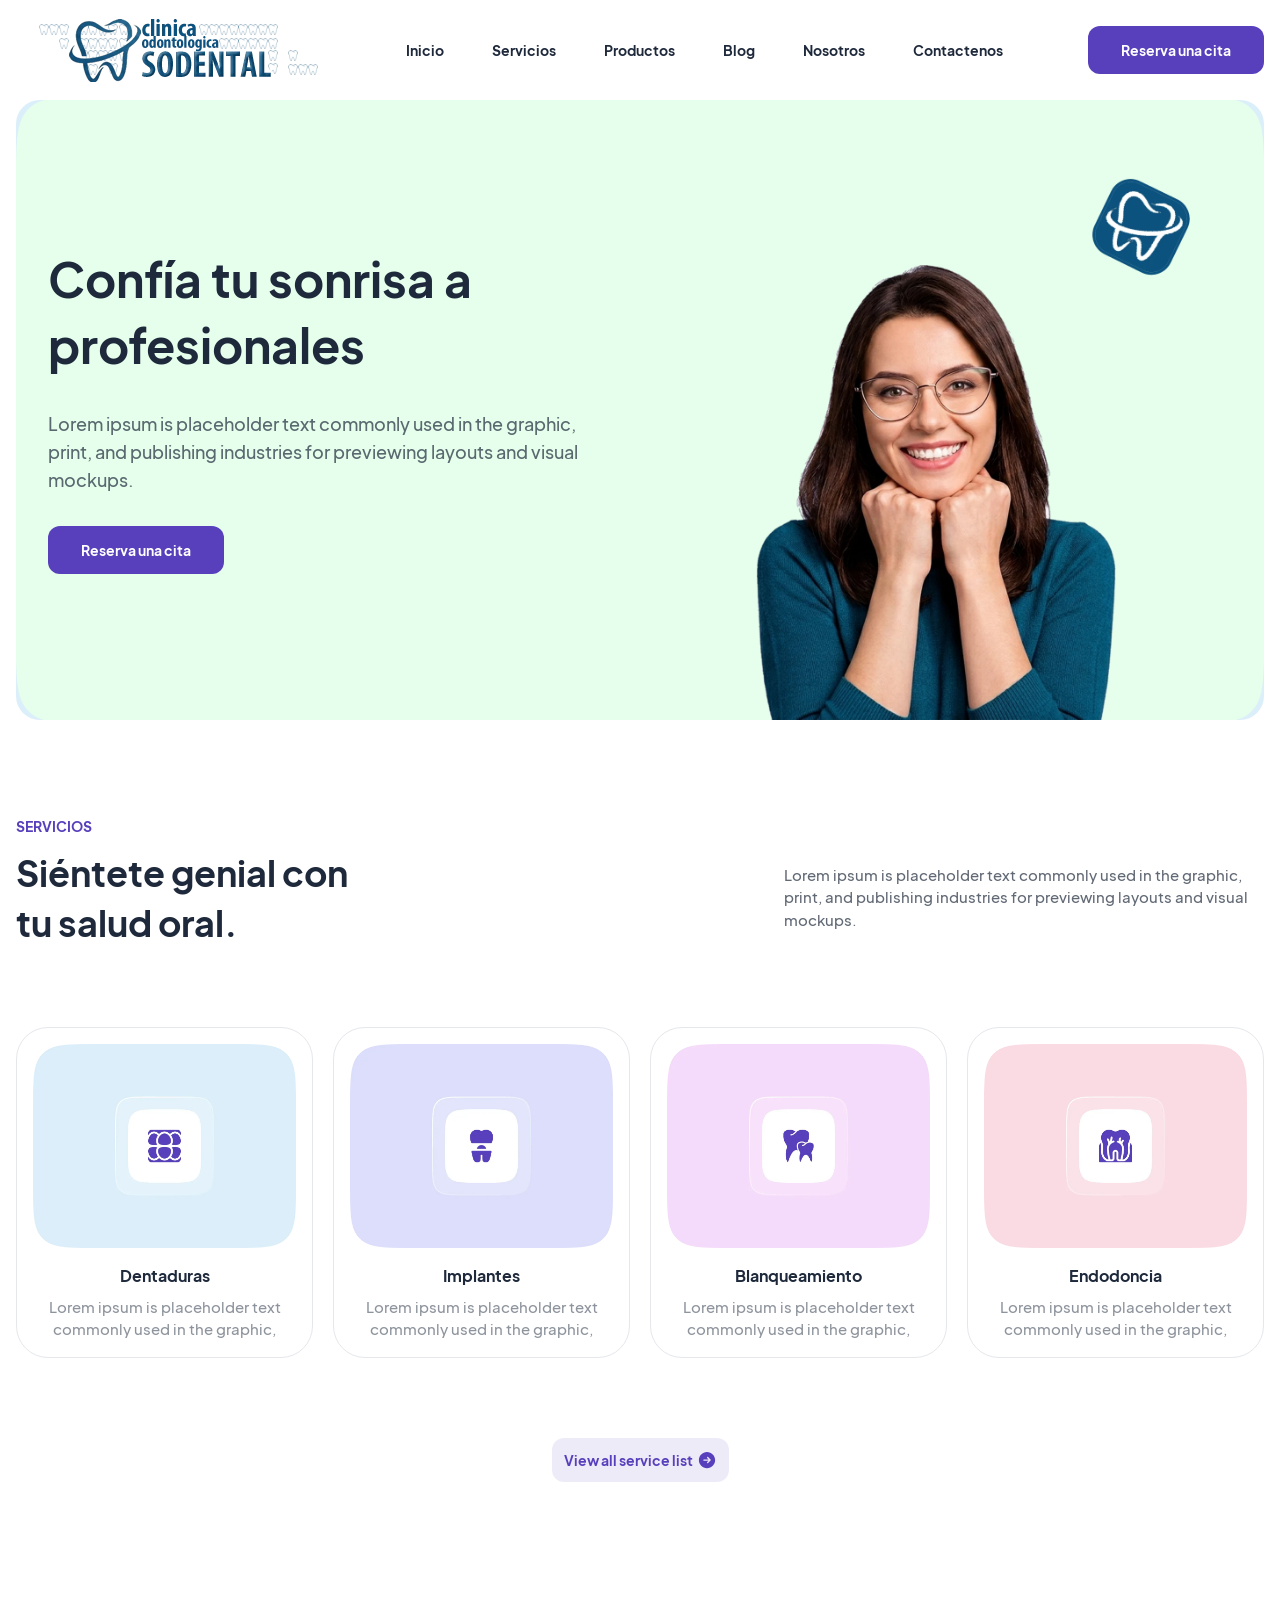
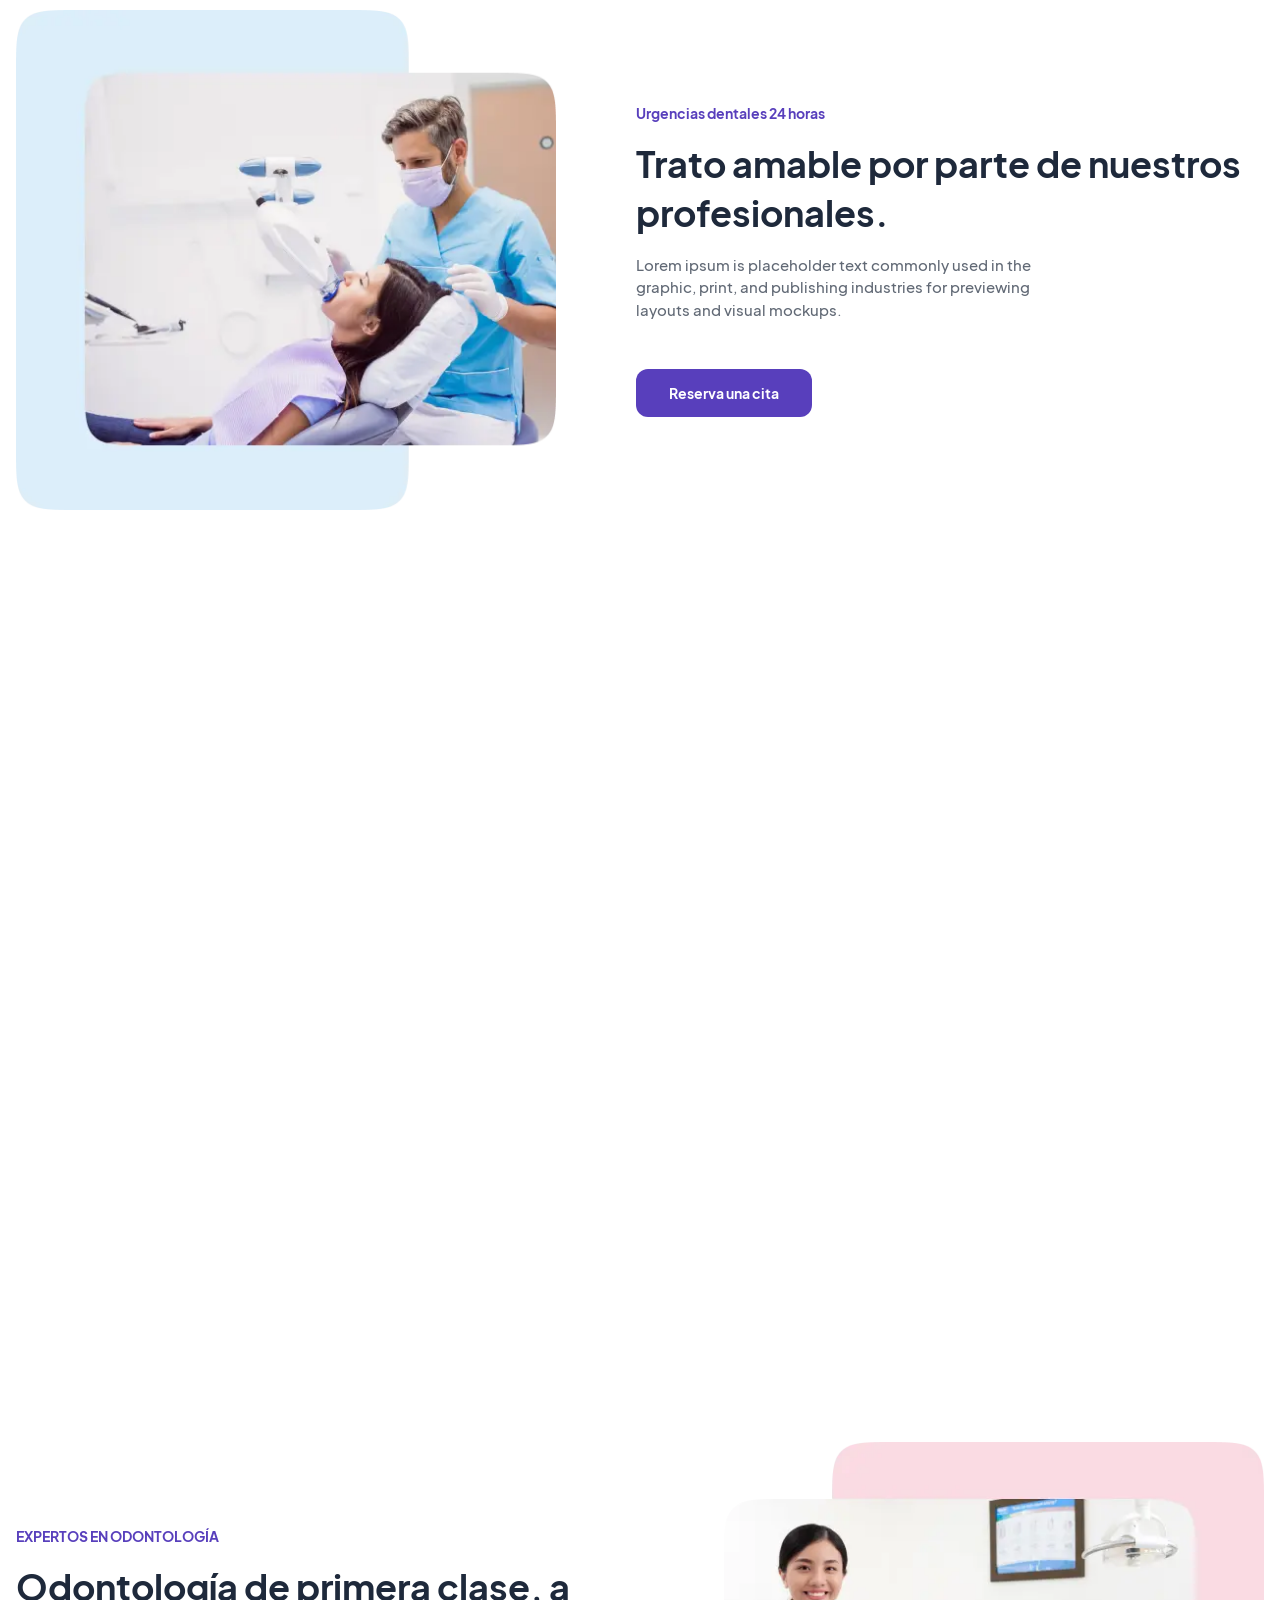
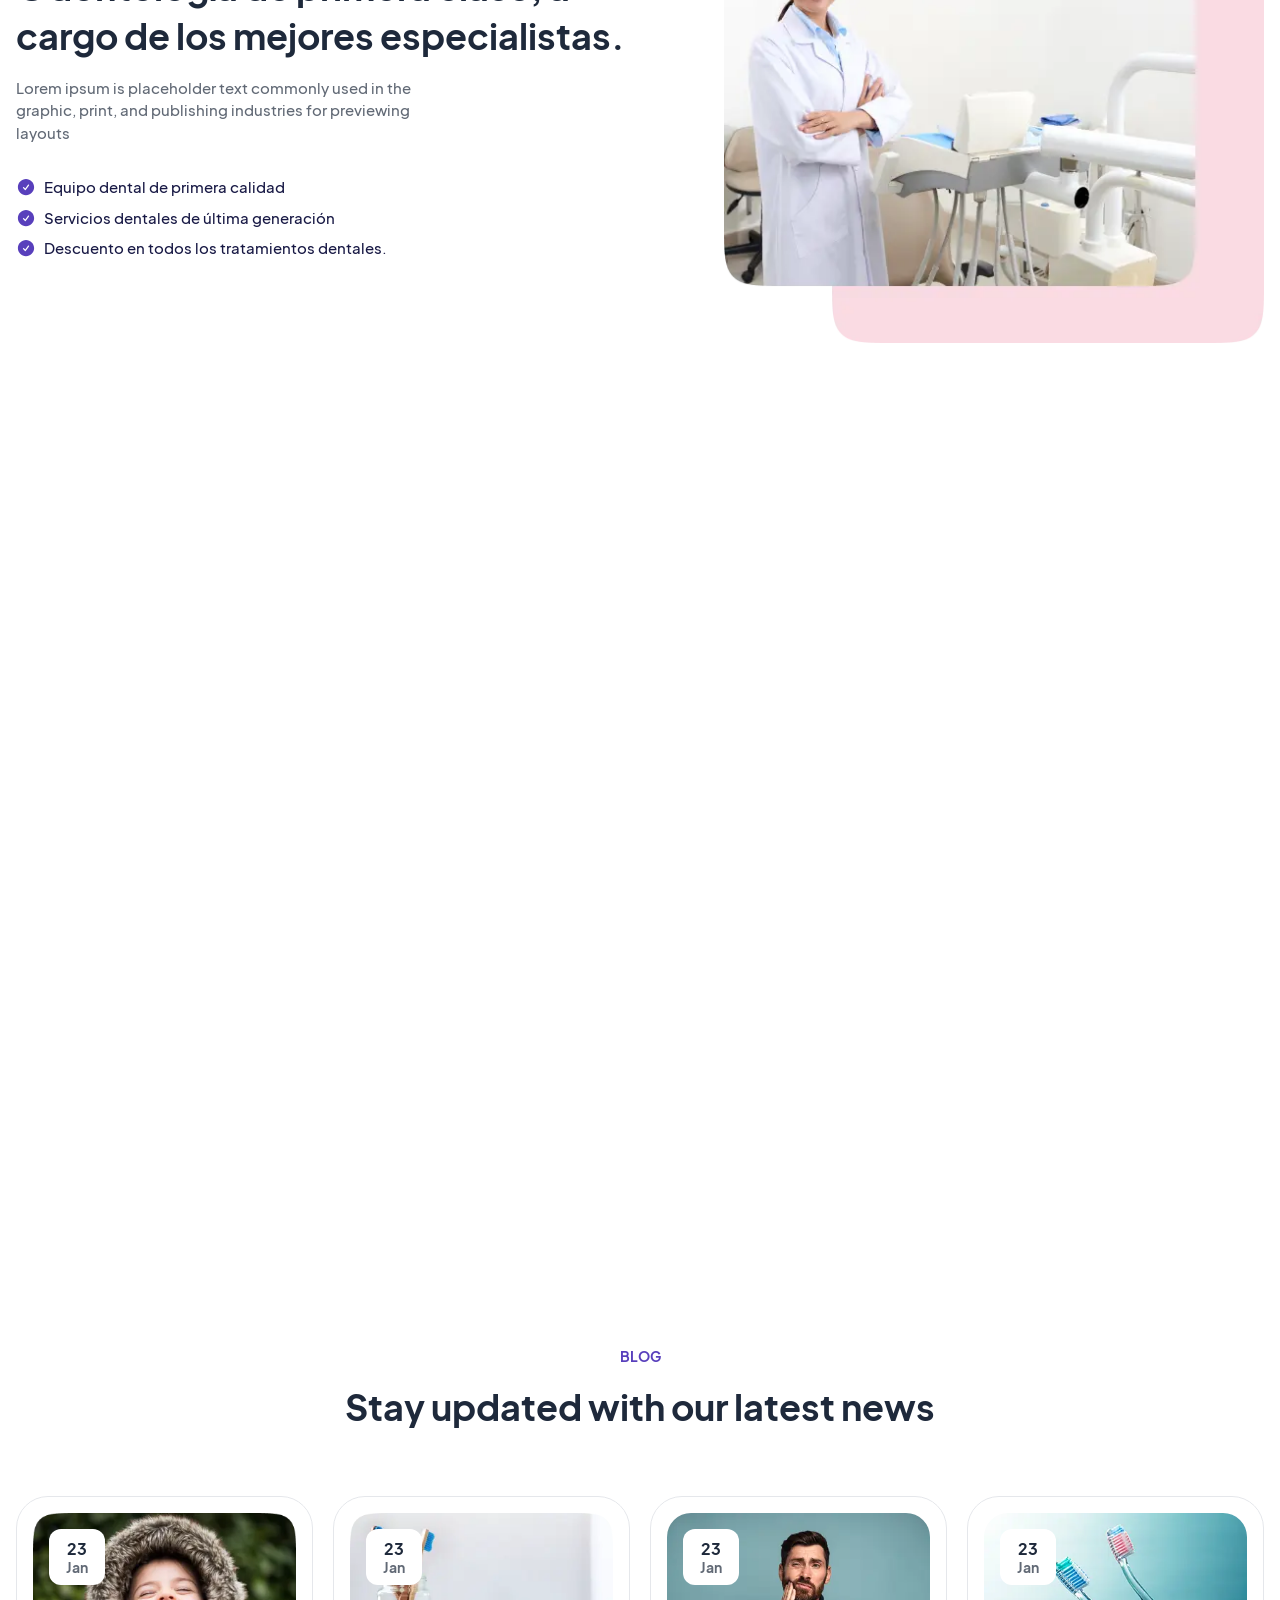
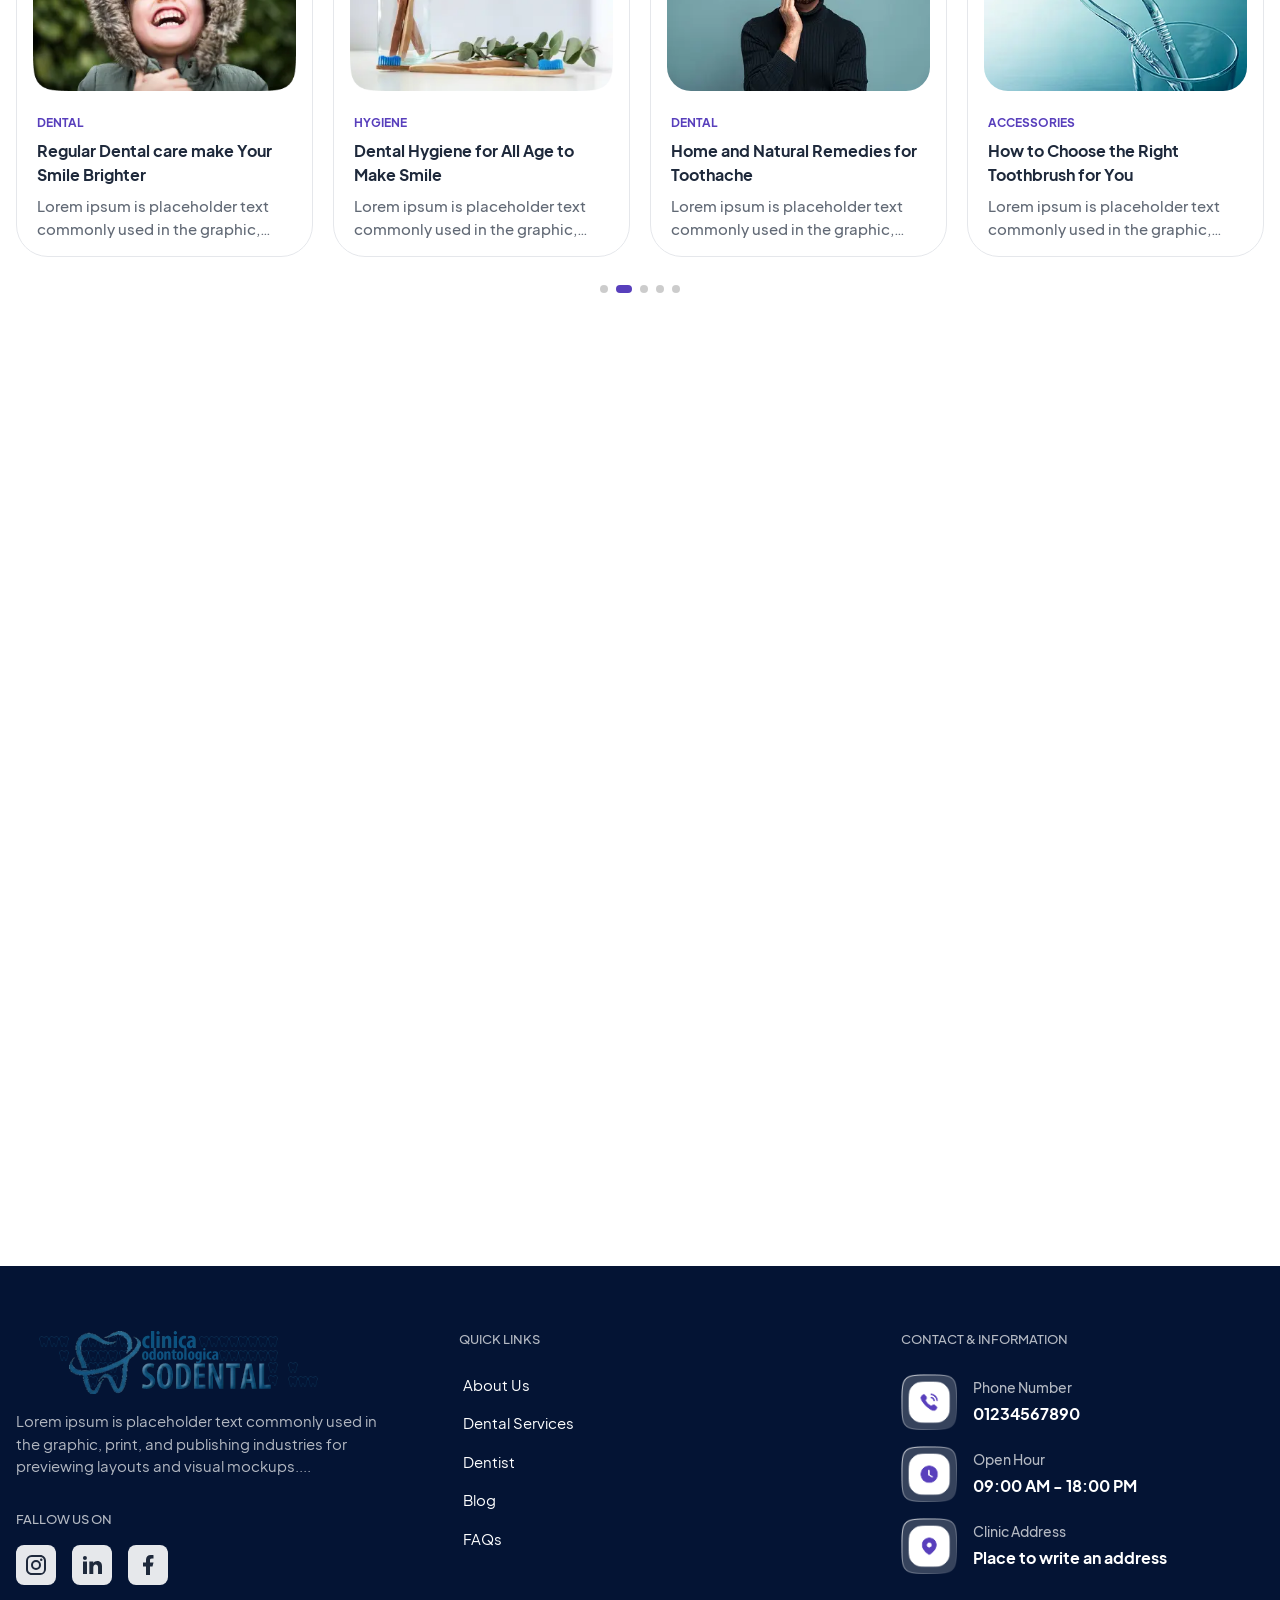
==== commit 9adb7886: "Update index.html" ====
--- a/index.html
+++ b/index.html
@@ -4,7 +4,7 @@
     <meta charset="UTF-8" />
     <meta name="viewport" content="width=device-width, initial-scale=1.0" />
     <meta name="robots" content="noindex, nofollow" />
-    <title>Dentalist | Example Designing & Developing Website</title>
+    <title>Sodental | Clinica Odontologica</title>
     <!-- Stylesheet -->
     <link
       rel="stylesheet"
@@ -234,7 +234,7 @@
       <div class="container flex items-center h-full">
         <div class="flex justify-between items-center h-12 w-full">
           <!-- Header Logo -->
-          <a href="https://2awebdeveloper.github.io/dentalist/">
+          <a href="https://alenkhan1.github.io/sodental/">
             <img
               src="./assets/images/sodental_logo608x128.webp"
               alt="Site-Logo"
@@ -422,7 +422,7 @@
               <!-- Left Side-->
               <div class="text-center lg:text-start">
                 <!-- Title -->
-                <h3 class="text-sm text-primary font-bold mb-3">SERVICES</h3>
+                <h3 class="text-sm text-primary font-bold mb-3">SERVICIOS</h3>
                 <!-- Subtitle -->
                 <p
                   class="text-slate-800 text-3xl xs:text-4xl lg:max-w-[340px] leading-snug xs:leading-snug font-bold"
